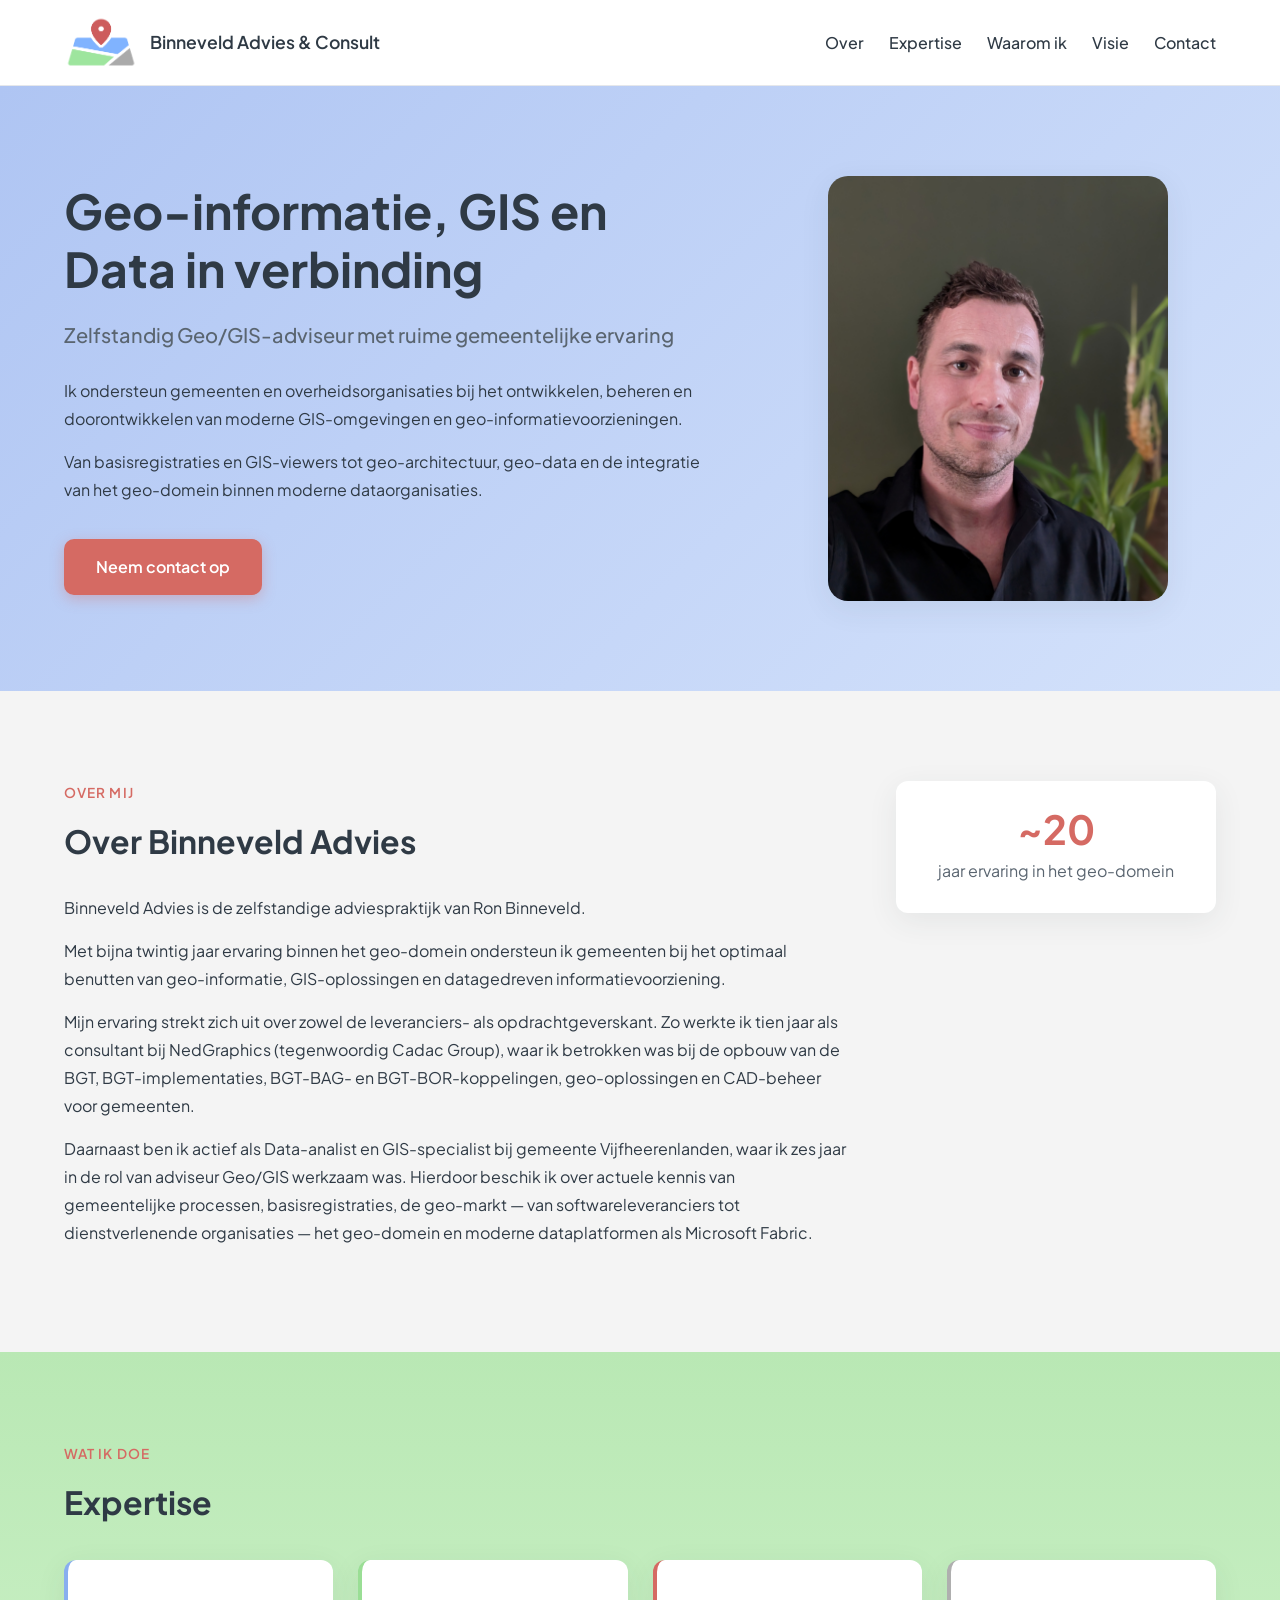
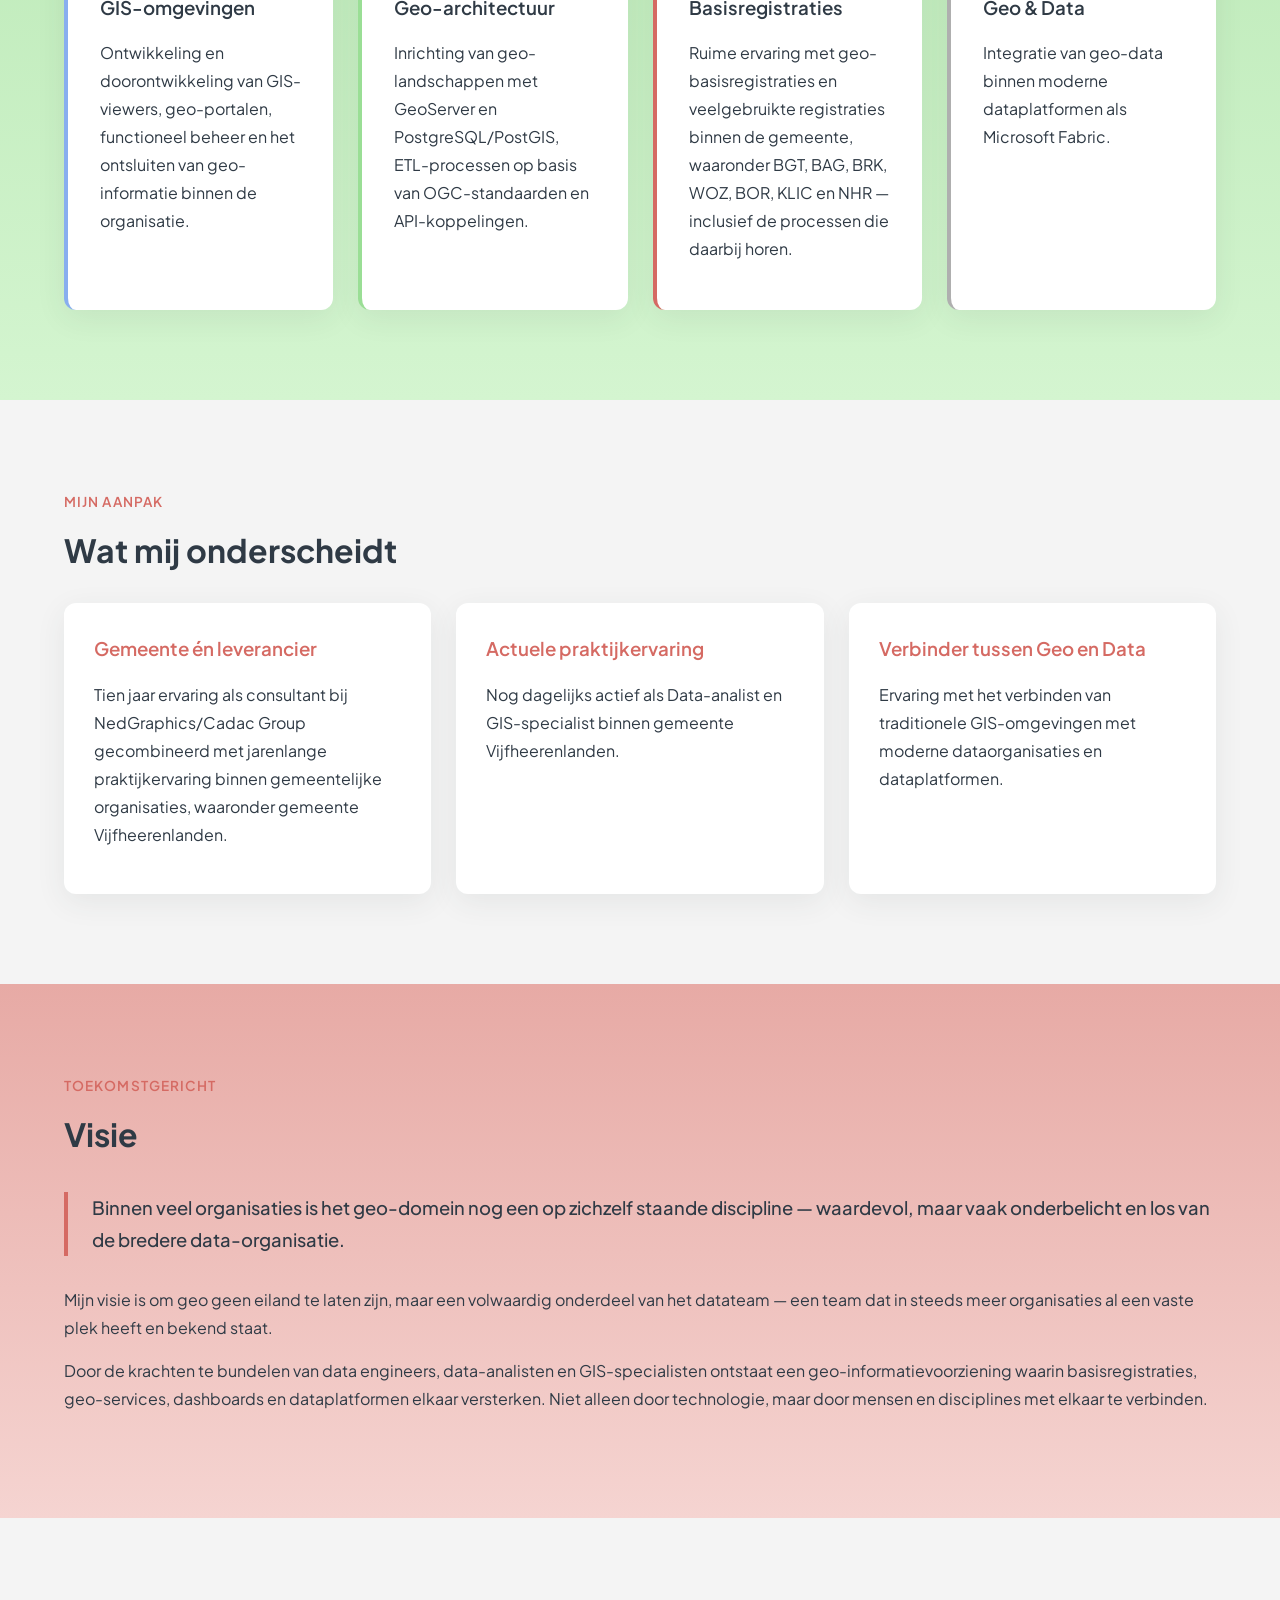
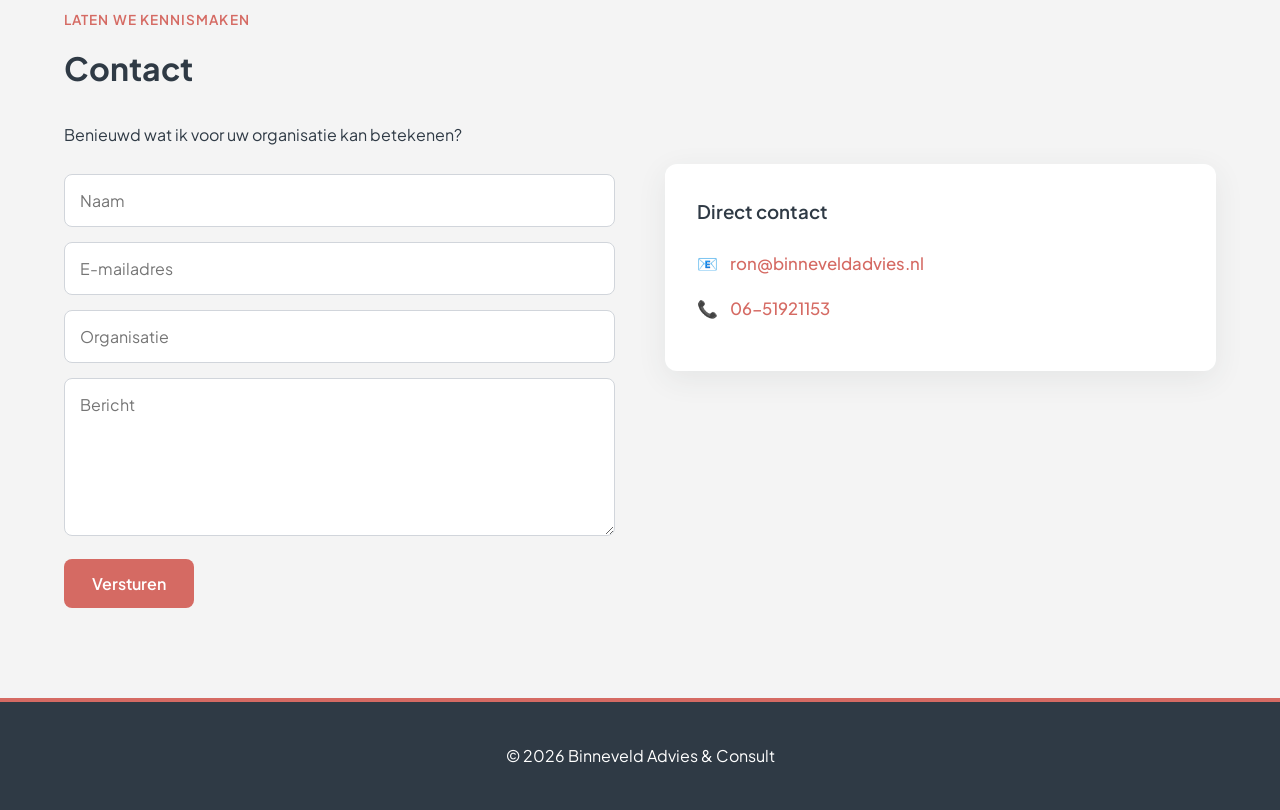
==== index.html @ c0e398cd "Nieuwe versie met formulier" ====
<!DOCTYPE html>
<html lang="nl">
<head>
    <meta charset="UTF-8">
    <meta name="viewport" content="width=device-width, initial-scale=1.0">
    <title>Binneveld Advies & Consult | Geo-informatie, GIS en Data</title>
    <meta name="description" content="Zelfstandig Geo/GIS-adviseur. Ron Binneveld ondersteunt gemeenten bij GIS, basisregistraties, geo-architectuur en geo-data.">

    <link rel="preconnect" href="https://fonts.googleapis.com">
    <link rel="preconnect" href="https://fonts.gstatic.com" crossorigin>
    <link href="https://fonts.googleapis.com/css2?family=Plus+Jakarta+Sans:wght@400;500;600;700&display=swap" rel="stylesheet">

    <style>
        :root {
            --blue: #afc5f3;
            --green: #b9e8b4;
            --red: #e7aaa5;
            --grey: #d8d8d8;

            --blue-accent: #88AEEF;
            --green-accent: #9ADE95;
            --red-accent: #D56A63;
            --grey-accent: #AFAFAF;

            --text: #2F3A45;
            --text-muted: #5a6570;
            --footer: #2F3A45;
            --white: #ffffff;

            --radius: 12px;
            --shadow: 0 8px 30px rgba(47, 58, 69, 0.08);
        }

        * {
            margin: 0;
            padding: 0;
            box-sizing: border-box;
        }

        html {
            scroll-behavior: smooth;
        }

        body {
            font-family: "Plus Jakarta Sans", "Segoe UI", Arial, sans-serif;
            color: var(--text);
            line-height: 1.75;
            background: white;
        }

        .container {
            width: 90%;
            max-width: 1200px;
            margin: auto;
        }

        section,
        header {
            padding: 90px 0;
        }

        h1 {
            font-size: clamp(2rem, 5vw, 3rem);
            line-height: 1.2;
            margin-bottom: 20px;
            font-weight: 700;
        }

        h2 {
            font-size: clamp(1.6rem, 3vw, 2rem);
            margin-bottom: 25px;
            font-weight: 700;
        }

        h3 {
            margin-bottom: 15px;
            font-weight: 600;
        }

        p {
            margin-bottom: 15px;
        }

        a {
            text-decoration: none;
        }

        .section-label {
            font-size: 0.85rem;
            font-weight: 600;
            text-transform: uppercase;
            letter-spacing: 0.08em;
            color: var(--red-accent);
            margin-bottom: 8px;
        }

        nav {
            position: sticky;
            top: 0;
            z-index: 1000;
            background: rgba(255, 255, 255, 0.95);
            backdrop-filter: blur(8px);
            border-bottom: 1px solid #e5e7eb;
        }

        .nav-wrapper {
            display: flex;
            justify-content: space-between;
            align-items: center;
            padding: 15px 0;
        }

        .logo {
            display: flex;
            align-items: center;
            gap: 12px;
        }

        .logo img {
            height: 55px;
            width: auto;
        }

        .logo span {
            font-size: 1.1rem;
            font-weight: 600;
        }

        .nav-links {
            display: flex;
            gap: 25px;
        }

        .nav-links a {
            color: var(--text);
            font-weight: 500;
            transition: color 0.2s;
        }

        .nav-links a:hover {
            color: var(--red-accent);
        }

        .menu-toggle {
            display: none;
            background: none;
            border: none;
            font-size: 1.5rem;
            cursor: pointer;
            color: var(--text);
            padding: 4px 8px;
        }

        header {
            background: linear-gradient(135deg, var(--blue) 0%, #d4e2fb 100%);
        }

        .hero {
            display: grid;
            grid-template-columns: 1.2fr 0.8fr;
            gap: 60px;
            align-items: center;
        }

        .subtitle {
            font-size: 1.25rem;
            margin-bottom: 25px;
            color: var(--text-muted);
            font-weight: 500;
        }

        .hero-photo {
            display: flex;
            justify-content: center;
        }

        .hero-photo img {
            width: 100%;
            max-width: 340px;
            border-radius: 20px;
            box-shadow: var(--shadow);
            object-fit: cover;
            aspect-ratio: 4/5;
        }

        .btn {
            display: inline-block;
            background: var(--red-accent);
            color: white;
            padding: 14px 32px;
            border-radius: 10px;
            font-weight: 600;
            margin-top: 20px;
            transition: transform 0.2s, box-shadow 0.2s;
            box-shadow: 0 4px 14px rgba(213, 106, 99, 0.35);
        }

        .btn:hover {
            transform: translateY(-2px);
            box-shadow: 0 6px 20px rgba(213, 106, 99, 0.45);
        }

        .bg-grey {
            background: #f4f4f4;
        }

        .bg-green {
            background: linear-gradient(180deg, var(--green) 0%, #d4f5d0 100%);
        }

        .bg-red {
            background: linear-gradient(180deg, var(--red) 0%, #f5d4d1 100%);
        }

        .about-grid {
            display: grid;
            grid-template-columns: 1fr 320px;
            gap: 50px;
            align-items: start;
        }

        .about-highlight {
            background: white;
            padding: 28px;
            border-radius: var(--radius);
            box-shadow: var(--shadow);
            text-align: center;
        }

        .about-highlight .stat {
            font-size: 2.5rem;
            font-weight: 700;
            color: var(--red-accent);
            line-height: 1;
            margin-bottom: 8px;
        }

        .about-highlight p {
            margin-bottom: 0;
            color: var(--text-muted);
        }

        .cards {
            display: grid;
            grid-template-columns: repeat(auto-fit, minmax(260px, 1fr));
            gap: 25px;
            margin-top: 30px;
        }

        .card {
            background: white;
            padding: 32px;
            border-radius: var(--radius);
            box-shadow: var(--shadow);
            transition: transform 0.25s ease, box-shadow 0.25s ease;
            border-left: 4px solid var(--blue-accent);
        }

        .card:hover {
            transform: translateY(-4px);
            box-shadow: 0 12px 40px rgba(47, 58, 69, 0.12);
        }

        .card-green {
            border-left-color: var(--green-accent);
        }

        .card-red {
            border-left-color: var(--red-accent);
        }

        .card-grey {
            border-left-color: var(--grey-accent);
        }

        .usp-grid {
            display: grid;
            grid-template-columns: repeat(auto-fit, minmax(280px, 1fr));
            gap: 25px;
        }

        .usp {
            background: white;
            border-radius: var(--radius);
            padding: 30px;
            box-shadow: var(--shadow);
            transition: transform 0.25s ease;
        }

        .usp:hover {
            transform: translateY(-3px);
        }

        .usp h3 {
            color: var(--red-accent);
        }

        .visie-quote {
            font-size: 1.15rem;
            font-weight: 500;
            border-left: 4px solid var(--red-accent);
            padding-left: 24px;
            margin: 30px 0;
        }

        .contact-grid {
            display: grid;
            grid-template-columns: 1fr 1fr;
            gap: 50px;
            align-items: start;
        }

        form {
            margin-top: 10px;
        }

        input,
        textarea {
            width: 100%;
            padding: 15px;
            margin-bottom: 15px;
            border: 1px solid #d1d5db;
            border-radius: 8px;
            font-size: 1rem;
            font-family: inherit;
            transition: border-color 0.2s, box-shadow 0.2s;
        }

        input:focus,
        textarea:focus {
            outline: none;
            border-color: var(--blue-accent);
            box-shadow: 0 0 0 3px rgba(136, 174, 239, 0.25);
        }

        button[type="submit"] {
            background: var(--red-accent);
            color: white;
            border: none;
            border-radius: 8px;
            padding: 14px 28px;
            cursor: pointer;
            font-size: 1rem;
            font-weight: 600;
            font-family: inherit;
            transition: transform 0.2s, opacity 0.2s;
        }

        button[type="submit"]:hover {
            transform: translateY(-2px);
            opacity: 0.95;
        }

        .contact-details {
            background: white;
            padding: 32px;
            border-radius: var(--radius);
            box-shadow: var(--shadow);
        }

        .contact-details h3 {
            margin-bottom: 20px;
        }

        .contact-item {
            display: flex;
            align-items: center;
            gap: 12px;
            margin-bottom: 16px;
            font-size: 1.05rem;
        }

        .contact-item a {
            color: var(--red-accent);
            font-weight: 500;
        }

        .contact-item a:hover {
            text-decoration: underline;
        }

        footer {
            background: var(--footer);
            color: white;
            text-align: center;
            padding: 40px;
            border-top: 4px solid var(--red-accent);
        }

        @media (max-width: 900px) {
            section,
            header {
                padding: 60px 0;
            }

            .hero,
            .about-grid,
            .contact-grid {
                grid-template-columns: 1fr;
            }

            .hero-photo {
                order: -1;
            }

            .hero-photo img {
                max-width: 280px;
            }

            .nav-links {
                display: none;
                position: absolute;
                top: 100%;
                left: 0;
                right: 0;
                background: white;
                flex-direction: column;
                padding: 20px;
                gap: 16px;
                border-bottom: 1px solid #e5e7eb;
                box-shadow: 0 4px 12px rgba(0, 0, 0, 0.08);
            }

            .nav-links.open {
                display: flex;
            }

            .menu-toggle {
                display: block;
            }

            nav .container {
                position: relative;
            }
        }
    </style>
</head>
<body>

<nav>
    <div class="container nav-wrapper">
        <div class="logo">
            <img src="images/logo.png" alt="Binneveld Advies logo">
            <span>Binneveld Advies & Consult</span>
        </div>

        <button class="menu-toggle" aria-label="Menu openen" onclick="document.querySelector('.nav-links').classList.toggle('open')">
            ☰
        </button>

        <div class="nav-links">
            <a href="#over">Over</a>
            <a href="#expertise">Expertise</a>
            <a href="#onderscheid">Waarom ik</a>
            <a href="#visie">Visie</a>
            <a href="#contact">Contact</a>
        </div>
    </div>
</nav>

<header>
    <div class="container hero">
        <div>
            <h1>Geo-informatie, GIS en Data in verbinding</h1>

            <p class="subtitle">
                Zelfstandig Geo/GIS-adviseur met ruime gemeentelijke ervaring
            </p>

            <p>
                Ik ondersteun gemeenten en overheidsorganisaties bij het ontwikkelen,
                beheren en doorontwikkelen van moderne GIS-omgevingen en
                geo-informatievoorzieningen.
            </p>

            <p>
                Van basisregistraties en GIS-viewers tot geo-architectuur,
                geo-data en de integratie van het geo-domein binnen moderne
                dataorganisaties.
            </p>

            <a href="#contact" class="btn">Neem contact op</a>
        </div>

        <div class="hero-photo">
            <img src="images/ron-binneveld.jpg" alt="Ron Binneveld — Geo/GIS-adviseur">
        </div>
    </div>
</header>

<section id="over" class="bg-grey">
    <div class="container about-grid">
        <div>
            <p class="section-label">Over mij</p>
            <h2>Over Binneveld Advies</h2>

            <p>
                Binneveld Advies is de zelfstandige adviespraktijk van Ron Binneveld.
            </p>

            <p>
                Met bijna twintig jaar ervaring binnen het geo-domein ondersteun ik
                gemeenten bij het optimaal benutten van geo-informatie, GIS-oplossingen
                en datagedreven informatievoorziening.
            </p>

            <p>
                Mijn ervaring strekt zich uit over zowel de leveranciers- als
                opdrachtgeverskant. Zo werkte ik tien jaar als consultant bij
                NedGraphics (tegenwoordig Cadac Group), waar ik betrokken was bij de opbouw
                van de BGT, BGT-implementaties, BGT-BAG- en BGT-BOR-koppelingen,
                geo-oplossingen en CAD-beheer voor gemeenten.
            </p>

            <p>
                Daarnaast ben ik actief als Data-analist en GIS-specialist bij
                gemeente Vijfheerenlanden, waar ik zes jaar in de rol van adviseur Geo/GIS
                werkzaam was. Hierdoor beschik ik over actuele kennis van gemeentelijke
                processen, basisregistraties, de geo-markt — van softwareleveranciers tot
                dienstverlenende organisaties — het geo-domein en moderne dataplatformen
                als Microsoft Fabric.
            </p>
        </div>

        <aside class="about-highlight">
            <div class="stat">~20</div>
            <p>jaar ervaring in het geo-domein</p>
        </aside>
    </div>
</section>

<section id="expertise" class="bg-green">
    <div class="container">
        <p class="section-label">Wat ik doe</p>
        <h2>Expertise</h2>

        <div class="cards">
            <div class="card card-blue">
                <h3>GIS-omgevingen</h3>
                <p>
                    Ontwikkeling en doorontwikkeling van GIS-viewers,
                    geo-portalen, functioneel beheer en het ontsluiten van
                    geo-informatie binnen de organisatie.
                </p>
            </div>

            <div class="card card-green">
                <h3>Geo-architectuur</h3>
                <p>
                    Inrichting van geo-landschappen met GeoServer en
                    PostgreSQL/PostGIS, ETL-processen op basis van
                    OGC-standaarden en API-koppelingen.
                </p>
            </div>

            <div class="card card-red">
                <h3>Basisregistraties</h3>
                <p>
                    Ruime ervaring met geo-basisregistraties en veelgebruikte
                    registraties binnen de gemeente, waaronder BGT, BAG, BRK,
                    WOZ, BOR, KLIC en NHR — inclusief de processen die daarbij horen.
                </p>
            </div>

            <div class="card card-grey">
                <h3>Geo &amp; Data</h3>
                <p>
                    Integratie van geo-data binnen moderne dataplatformen
                    als Microsoft Fabric.
                </p>
            </div>
        </div>
    </div>
</section>

<section id="onderscheid" class="bg-grey">
    <div class="container">
        <p class="section-label">Mijn aanpak</p>
        <h2>Wat mij onderscheidt</h2>

        <div class="usp-grid">
            <div class="usp">
                <h3>Gemeente én leverancier</h3>
                <p>
                    Tien jaar ervaring als consultant bij NedGraphics/Cadac Group
                    gecombineerd met jarenlange praktijkervaring binnen
                    gemeentelijke organisaties, waaronder gemeente Vijfheerenlanden.
                </p>
            </div>

            <div class="usp">
                <h3>Actuele praktijkervaring</h3>
                <p>
                    Nog dagelijks actief als Data-analist en GIS-specialist
                    binnen gemeente Vijfheerenlanden.
                </p>
            </div>

            <div class="usp">
                <h3>Verbinder tussen Geo en Data</h3>
                <p>
                    Ervaring met het verbinden van traditionele GIS-omgevingen
                    met moderne dataorganisaties en dataplatformen.
                </p>
            </div>
        </div>
    </div>
</section>

<section id="visie" class="bg-red">
    <div class="container">
        <p class="section-label">Toekomstgericht</p>
        <h2>Visie</h2>

        <p class="visie-quote">
            Binnen veel organisaties is het geo-domein nog een op zichzelf staande
            discipline — waardevol, maar vaak onderbelicht en los van de bredere
            data-organisatie.
        </p>

        <p>
            Mijn visie is om geo geen eiland te laten zijn, maar een volwaardig
            onderdeel van het datateam — een team dat in steeds meer organisaties
            al een vaste plek heeft en bekend staat.
        </p>

        <p>
            Door de krachten te bundelen van data engineers, data-analisten en
            GIS-specialisten ontstaat een geo-informatievoorziening waarin
            basisregistraties, geo-services, dashboards en dataplatformen
            elkaar versterken. Niet alleen door technologie, maar door mensen
            en disciplines met elkaar te verbinden.
        </p>
    </div>
</section>

<section id="contact" class="bg-grey">
    <div class="container">
        <p class="section-label">Laten we kennismaken</p>
        <h2>Contact</h2>

        <p>Benieuwd wat ik voor uw organisatie kan betekenen?</p>

        <div class="contact-grid">
			<form action="https://formspree.io/f/mykrrdwq" method="POST">

				<input
					type="text"
					name="naam"
					placeholder="Naam"
					required>

				<input
					type="email"
					name="email"
					placeholder="E-mailadres"
					required>

				<input
					type="text"
					name="organisatie"
					placeholder="Organisatie">

				<textarea
					name="bericht"
					rows="6"
					placeholder="Bericht"
					required></textarea>

				<input
					type="hidden"
					name="_subject"
					value="Nieuw bericht via binnenveldadvies.nl">

				<input
					type="hidden"
					name="_next"
					value="https://binneveldadvies.nl/bedankt.html">

				<button type="submit">
					Versturen
				</button>

			</form>

            <div class="contact-details">
                <h3>Direct contact</h3>

                <div class="contact-item">
                    <span>📧</span>
                    <a href="mailto:ron@binneveldadvies.nl">ron@binneveldadvies.nl</a>
                </div>

                <div class="contact-item">
                    <span>📞</span>
                    <a href="tel:+31651921153">06-51921153</a>
                </div>
            </div>
        </div>
    </div>
</section>

<footer>
    © 2026 Binneveld Advies & Consult
</footer>

</body>
</html>
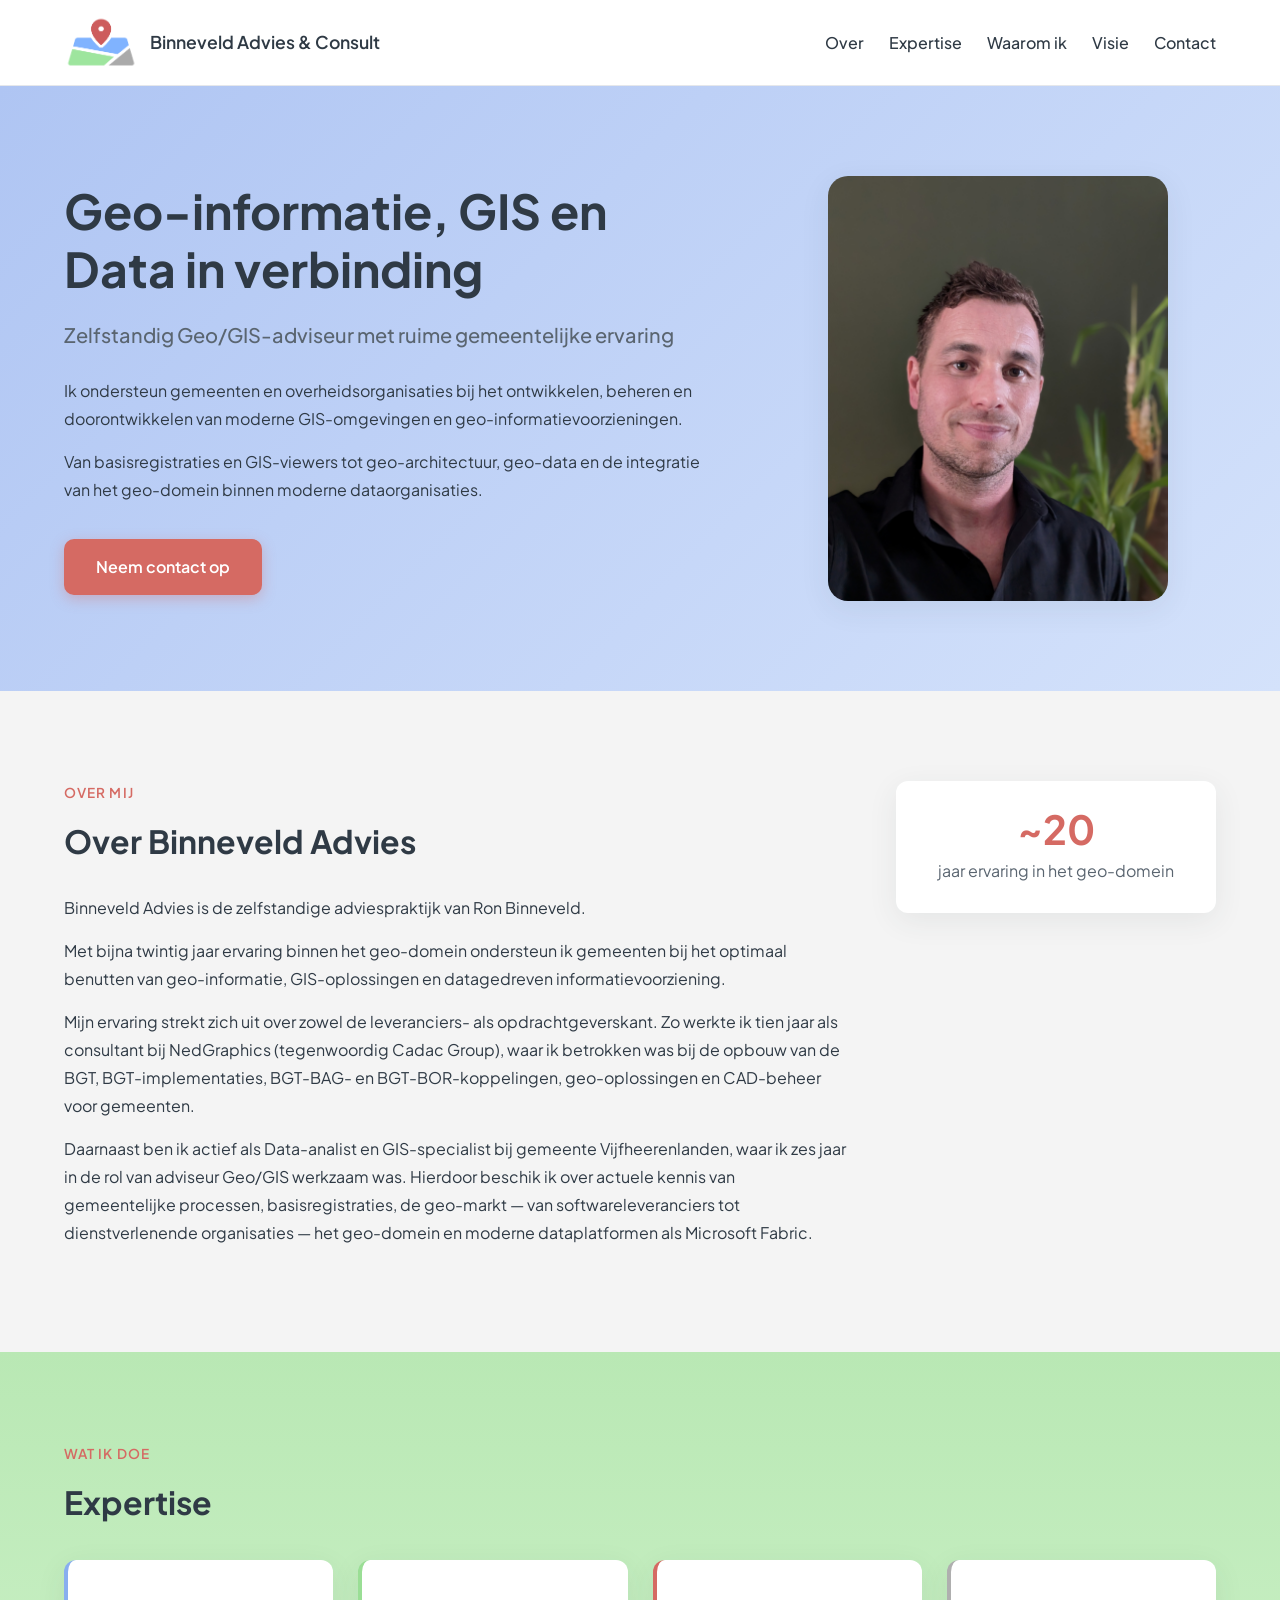
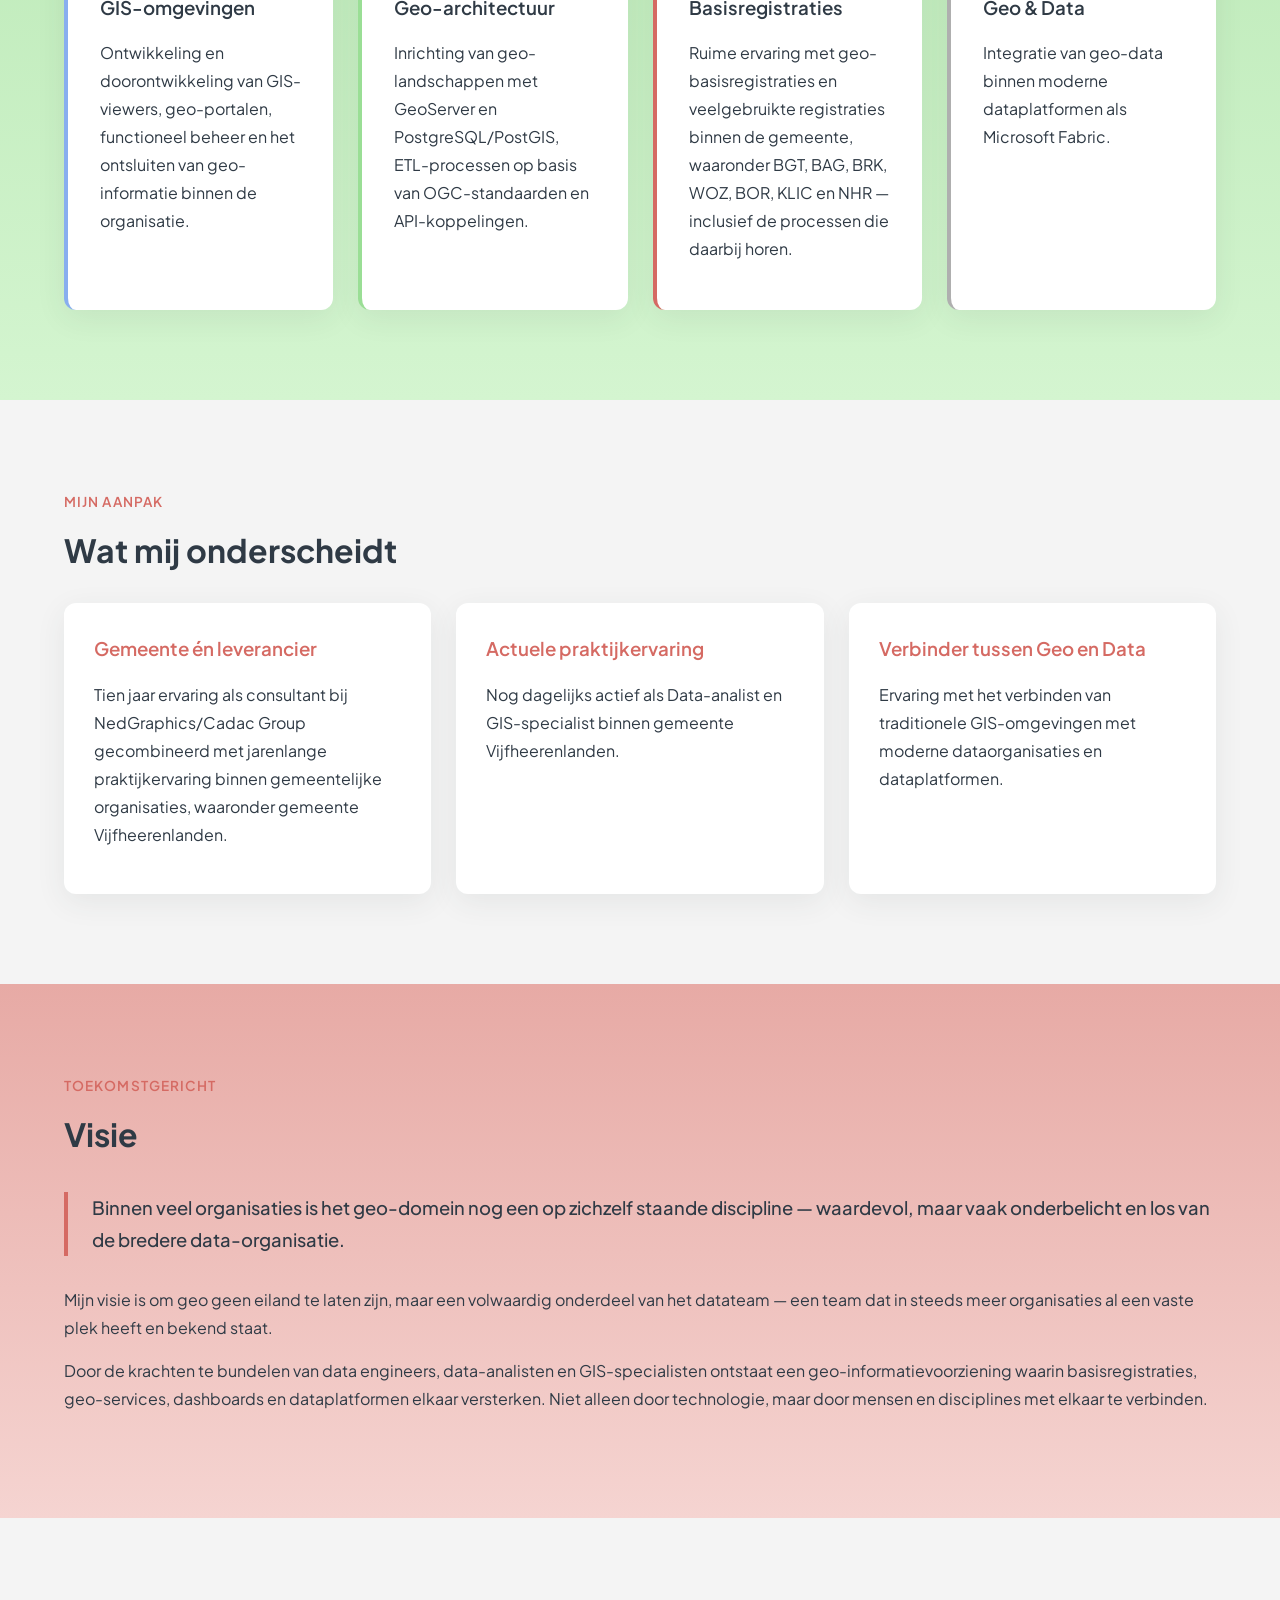
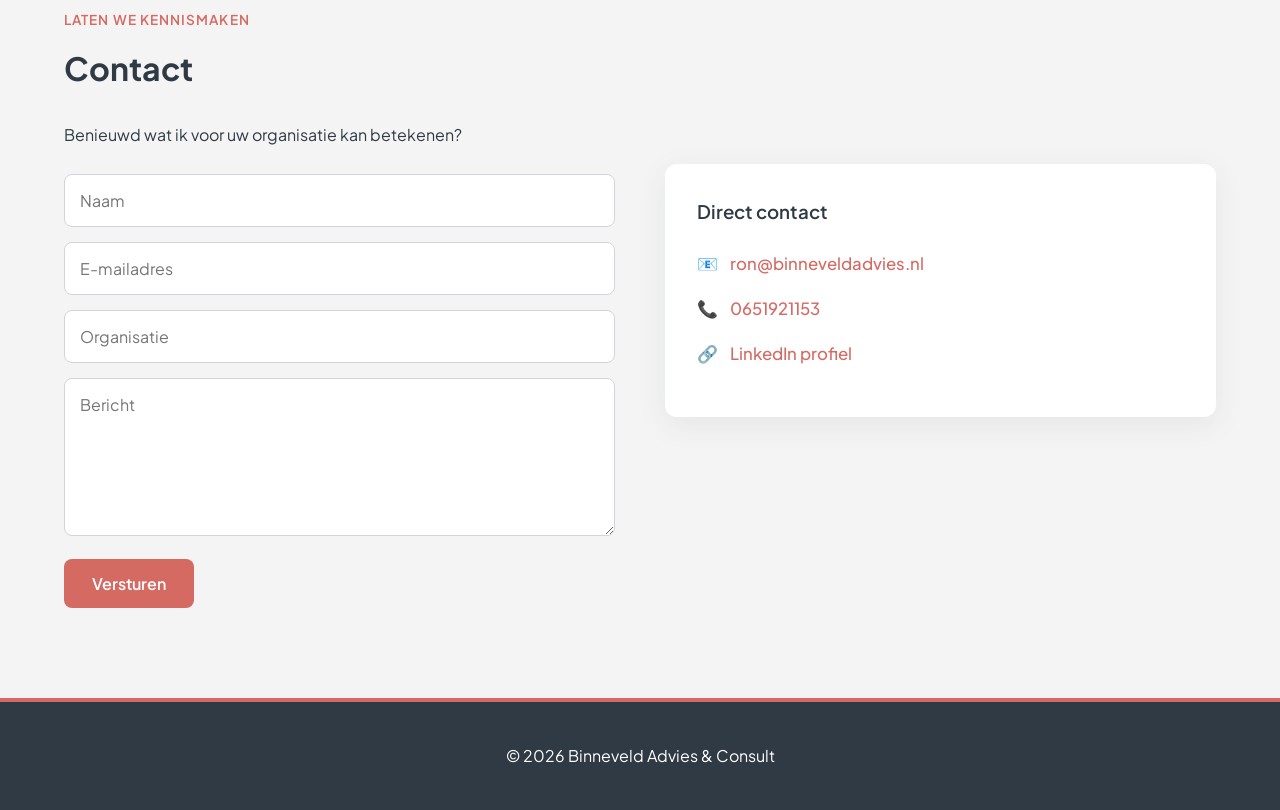
==== commit 30b48824: "Aanpassing vanwege bot controle cloudflare" ====
--- a/index.html
+++ b/index.html
@@ -6,10 +6,12 @@
     <title>Binneveld Advies & Consult | Geo-informatie, GIS en Data</title>
     <meta name="description" content="Zelfstandig Geo/GIS-adviseur. Ron Binneveld ondersteunt gemeenten bij GIS, basisregistraties, geo-architectuur en geo-data.">
 
-    <link rel="preconnect" href="https://fonts.googleapis.com">
-    <link rel="preconnect" href="https://fonts.gstatic.com" crossorigin>
-    <link href="https://fonts.googleapis.com/css2?family=Plus+Jakarta+Sans:wght@400;500;600;700&display=swap" rel="stylesheet">
-
+	<link rel="preconnect" href="https://fonts.googleapis.com">
+	<link rel="preconnect" href="https://fonts.gstatic.com" crossorigin>
+	<link href="https://fonts.googleapis.com/css2?family=Plus+Jakarta+Sans:wght@400;500;600;700&display=swap" rel="stylesheet">
+
+	<script src="https://challenges.cloudflare.com/turnstile/v0/api.js" async defer></script>
+	
     <style>
         :root {
             --blue: #afc5f3;
@@ -332,7 +334,7 @@
             border-color: var(--blue-accent);
             box-shadow: 0 0 0 3px rgba(136, 174, 239, 0.25);
         }
-
+		
         button[type="submit"] {
             background: var(--red-accent);
             color: white;
@@ -677,25 +679,39 @@
 					name="_next"
 					value="https://binneveldadvies.nl/bedankt.html">
 
+				<div class="cf-turnstile"
+					data-sitekey="0x4AAAAAAEFMefV3ejDiGlE-">
+				</div>
+
 				<button type="submit">
 					Versturen
 				</button>
 
 			</form>
 
-            <div class="contact-details">
-                <h3>Direct contact</h3>
-
-                <div class="contact-item">
-                    <span>📧</span>
-                    <a href="mailto:ron@binneveldadvies.nl">ron@binneveldadvies.nl</a>
-                </div>
-
-                <div class="contact-item">
-                    <span>📞</span>
-                    <a href="tel:+31651921153">06-51921153</a>
-                </div>
-            </div>
+			<div class="contact-details">
+				<h3>Direct contact</h3>
+
+				<div class="contact-item">
+					<span>📧</span>
+					<a href="mailto:ron@binneveldadvies.nl">ron@binneveldadvies.nl</a>
+				</div>
+
+				<div class="contact-item">
+					<span>📞</span>
+					<a href="tel:+31651921153">0651921153</a>
+				</div>
+
+				<div class="contact-item">
+					<span>🔗</span>
+					<a href="https://www.linkedin.com/in/ron-binneveld-8221a3b7/"
+					   target="_blank"
+					   rel="noopener noreferrer">
+						LinkedIn profiel
+					</a>
+				</div>
+
+			</div>
         </div>
     </div>
 </section>
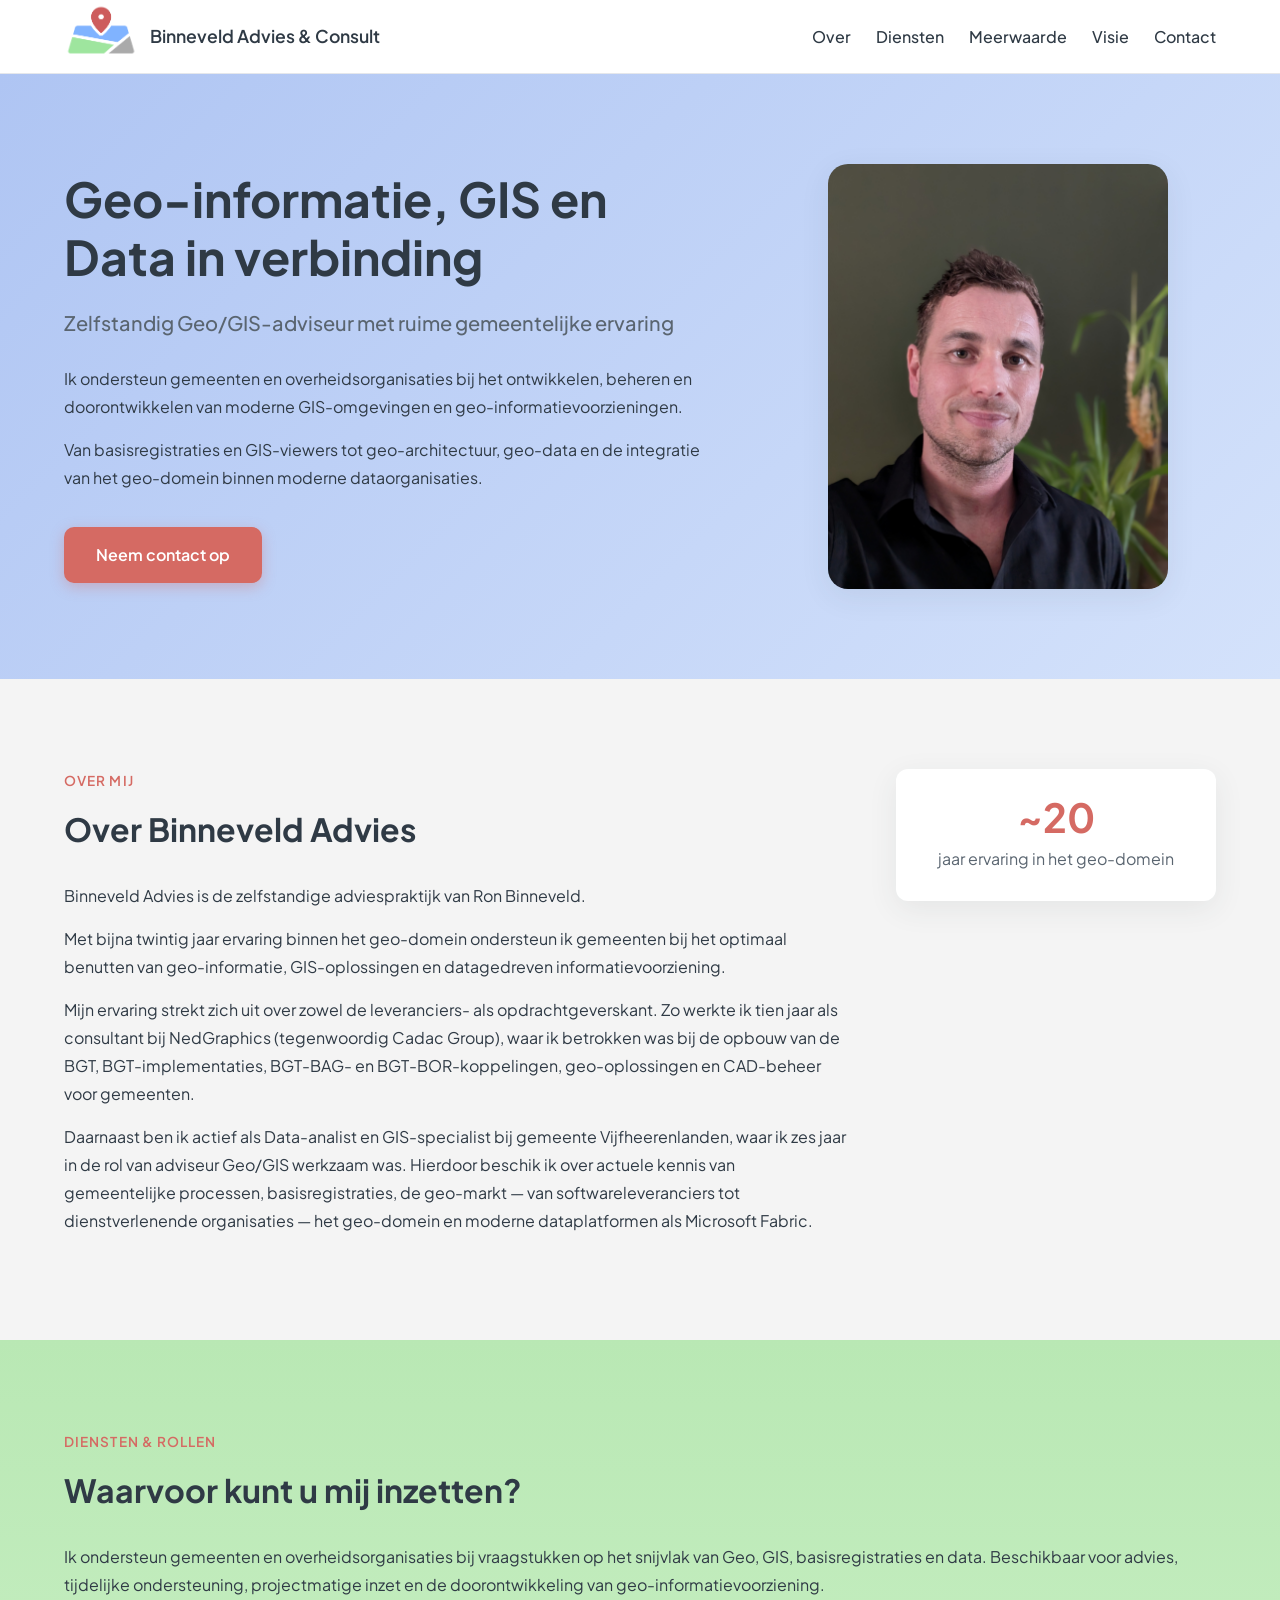
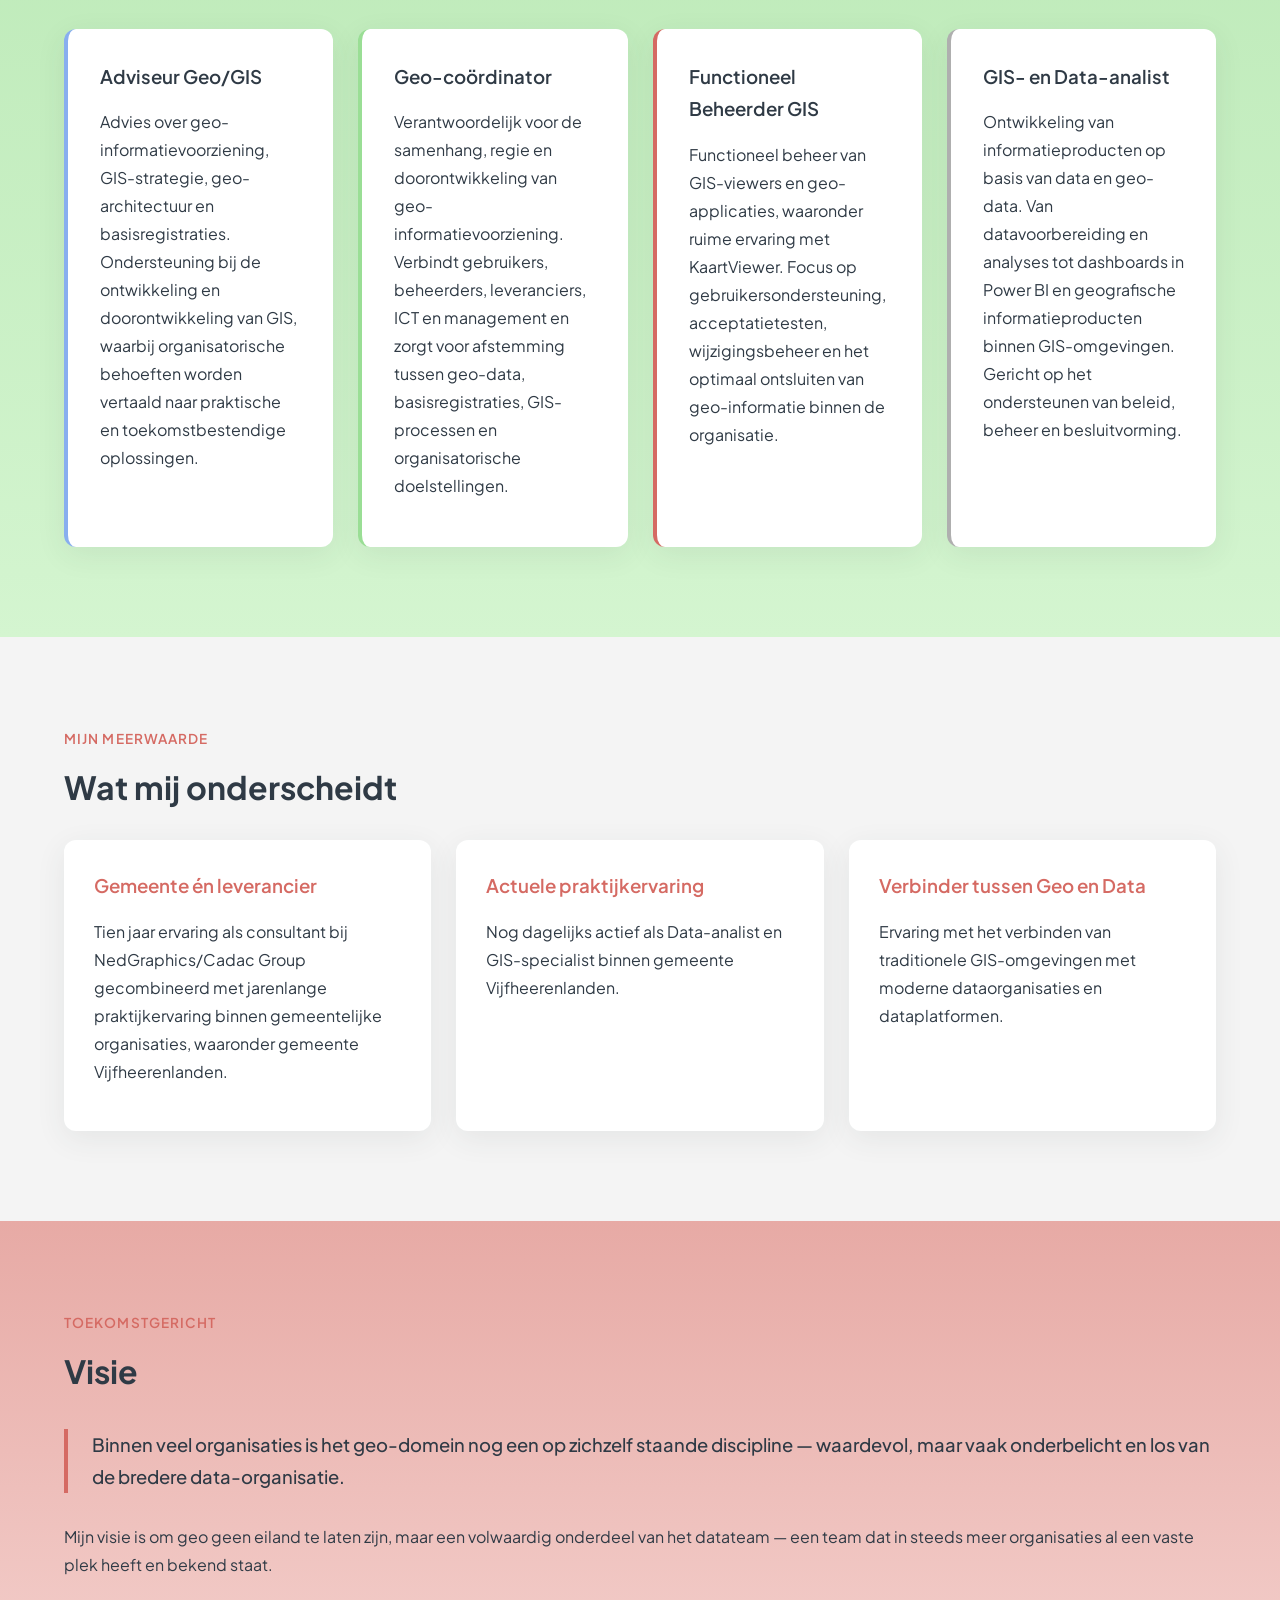
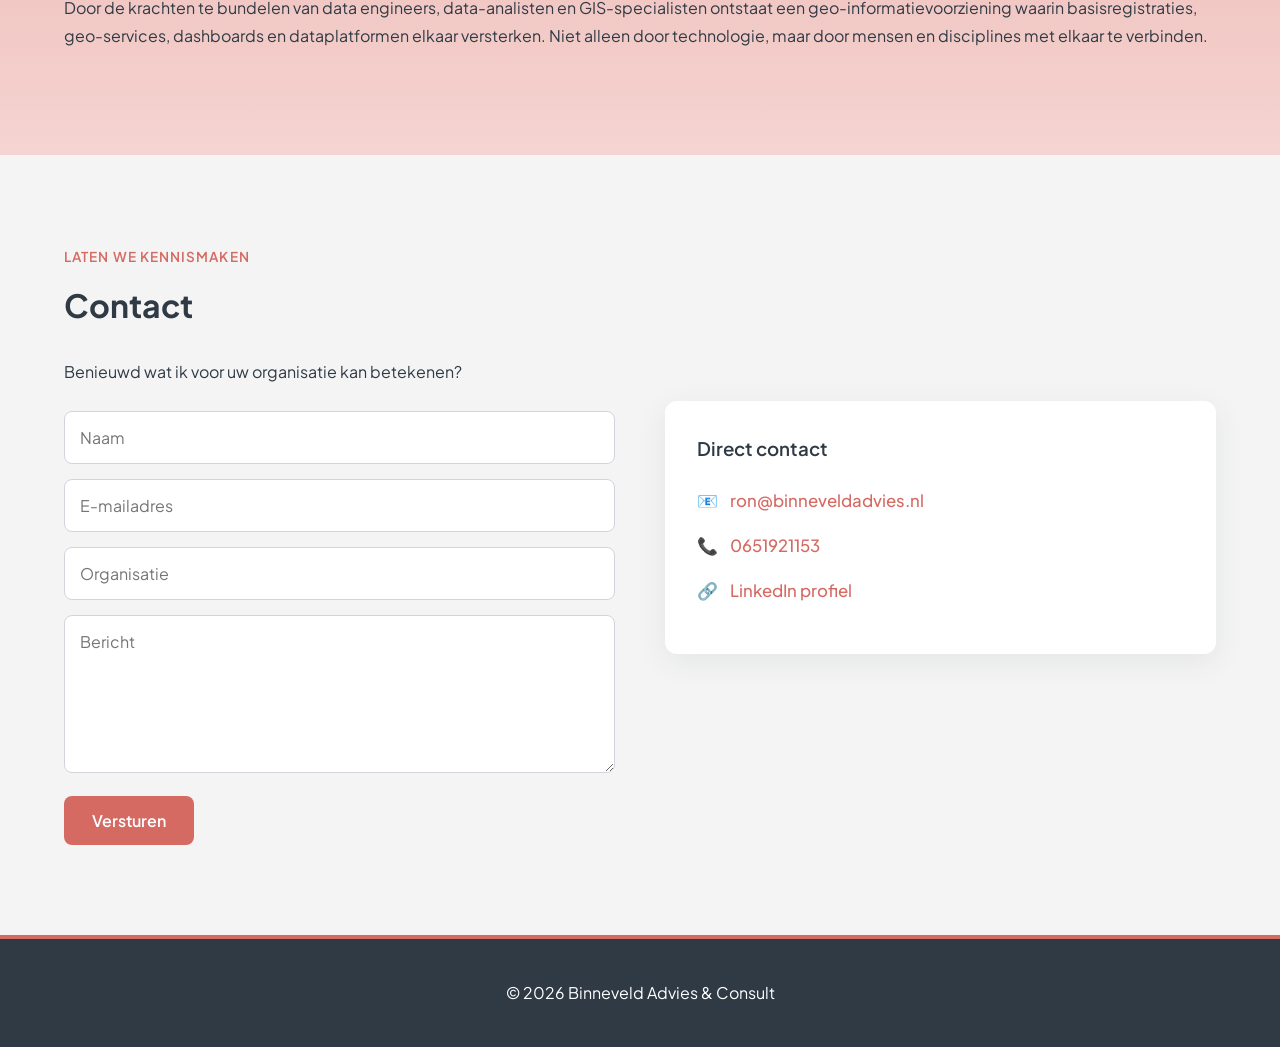
==== commit 794e954b: "Aanpassingen texten visuals verwijderd icoontje omhoog" ====
--- a/index.html
+++ b/index.html
@@ -6,12 +6,10 @@
     <title>Binneveld Advies & Consult | Geo-informatie, GIS en Data</title>
     <meta name="description" content="Zelfstandig Geo/GIS-adviseur. Ron Binneveld ondersteunt gemeenten bij GIS, basisregistraties, geo-architectuur en geo-data.">
 
-	<link rel="preconnect" href="https://fonts.googleapis.com">
-	<link rel="preconnect" href="https://fonts.gstatic.com" crossorigin>
-	<link href="https://fonts.googleapis.com/css2?family=Plus+Jakarta+Sans:wght@400;500;600;700&display=swap" rel="stylesheet">
-
-	<script src="https://challenges.cloudflare.com/turnstile/v0/api.js" async defer></script>
-	
+    <link rel="preconnect" href="https://fonts.googleapis.com">
+    <link rel="preconnect" href="https://fonts.gstatic.com" crossorigin>
+    <link href="https://fonts.googleapis.com/css2?family=Plus+Jakarta+Sans:wght@400;500;600;700&display=swap" rel="stylesheet">
+
     <style>
         :root {
             --blue: #afc5f3;
@@ -112,21 +110,22 @@
             padding: 15px 0;
         }
 
-        .logo {
-            display: flex;
-            align-items: center;
-            gap: 12px;
-        }
-
-        .logo img {
-            height: 55px;
-            width: auto;
-        }
-
-        .logo span {
-            font-size: 1.1rem;
-            font-weight: 600;
-        }
+		.logo {
+			display: flex;
+			align-items: center;
+			gap: 12px;
+		}
+
+		.logo img {
+			height: 55px;
+			width: auto;
+			margin-top: -12px;
+		}
+
+		.logo span {
+			font-size: 1.1rem;
+			font-weight: 600;
+		}
 
         .nav-links {
             display: flex;
@@ -249,19 +248,13 @@
             margin-top: 30px;
         }
 
-        .card {
-            background: white;
-            padding: 32px;
-            border-radius: var(--radius);
-            box-shadow: var(--shadow);
-            transition: transform 0.25s ease, box-shadow 0.25s ease;
-            border-left: 4px solid var(--blue-accent);
-        }
-
-        .card:hover {
-            transform: translateY(-4px);
-            box-shadow: 0 12px 40px rgba(47, 58, 69, 0.12);
-        }
+		.card {
+			background: white;
+			padding: 32px;
+			border-radius: var(--radius);
+			box-shadow: var(--shadow);
+			border-left: 4px solid var(--blue-accent);
+		}
 
         .card-green {
             border-left-color: var(--green-accent);
@@ -287,10 +280,6 @@
             padding: 30px;
             box-shadow: var(--shadow);
             transition: transform 0.25s ease;
-        }
-
-        .usp:hover {
-            transform: translateY(-3px);
         }
 
         .usp h3 {
@@ -334,7 +323,7 @@
             border-color: var(--blue-accent);
             box-shadow: 0 0 0 3px rgba(136, 174, 239, 0.25);
         }
-		
+
         button[type="submit"] {
             background: var(--red-accent);
             color: white;
@@ -452,8 +441,8 @@
 
         <div class="nav-links">
             <a href="#over">Over</a>
-            <a href="#expertise">Expertise</a>
-            <a href="#onderscheid">Waarom ik</a>
+            <a href="#diensten">Diensten</a>
+            <a href="#onderscheid">Meerwaarde</a>
             <a href="#visie">Visie</a>
             <a href="#contact">Contact</a>
         </div>
@@ -531,53 +520,90 @@
     </div>
 </section>
 
-<section id="expertise" class="bg-green">
+<section id="diensten" class="bg-green">
+
     <div class="container">
-        <p class="section-label">Wat ik doe</p>
-        <h2>Expertise</h2>
-
-        <div class="cards">
-            <div class="card card-blue">
-                <h3>GIS-omgevingen</h3>
-                <p>
-                    Ontwikkeling en doorontwikkeling van GIS-viewers,
-                    geo-portalen, functioneel beheer en het ontsluiten van
-                    geo-informatie binnen de organisatie.
-                </p>
-            </div>
-
-            <div class="card card-green">
-                <h3>Geo-architectuur</h3>
-                <p>
-                    Inrichting van geo-landschappen met GeoServer en
-                    PostgreSQL/PostGIS, ETL-processen op basis van
-                    OGC-standaarden en API-koppelingen.
-                </p>
-            </div>
-
-            <div class="card card-red">
-                <h3>Basisregistraties</h3>
-                <p>
-                    Ruime ervaring met geo-basisregistraties en veelgebruikte
-                    registraties binnen de gemeente, waaronder BGT, BAG, BRK,
-                    WOZ, BOR, KLIC en NHR — inclusief de processen die daarbij horen.
-                </p>
-            </div>
-
-            <div class="card card-grey">
-                <h3>Geo &amp; Data</h3>
-                <p>
-                    Integratie van geo-data binnen moderne dataplatformen
-                    als Microsoft Fabric.
-                </p>
-            </div>
-        </div>
+
+        <p class="section-label">
+            Diensten & Rollen
+        </p>
+
+        <h2>Waarvoor kunt u mij inzetten?</h2>
+
+			<p>
+				Ik ondersteun gemeenten en overheidsorganisaties bij vraagstukken op het
+				snijvlak van Geo, GIS, basisregistraties en data. Beschikbaar voor advies,
+				tijdelijke ondersteuning, projectmatige inzet en de doorontwikkeling van
+				geo-informatievoorziening.
+			</p>
+
+		<div class="cards">
+
+			<div class="card card-blue">
+
+				<h3>Adviseur Geo/GIS</h3>
+
+				<p>
+					Advies over geo-informatievoorziening, GIS-strategie,
+					geo-architectuur en basisregistraties. Ondersteuning bij de
+					ontwikkeling en doorontwikkeling van GIS, waarbij
+					organisatorische behoeften worden vertaald naar praktische en
+					toekomstbestendige oplossingen.
+				</p>
+
+			</div>
+
+			<div class="card card-green">
+
+				<h3>Geo-coördinator</h3>
+
+				<p>
+					Verantwoordelijk voor de samenhang, regie en doorontwikkeling
+					van geo-informatievoorziening. Verbindt gebruikers,
+					beheerders, leveranciers, ICT en management en zorgt voor
+					afstemming tussen geo-data, basisregistraties, GIS-processen
+					en organisatorische doelstellingen.
+				</p>
+
+			</div>
+
+			<div class="card card-red">
+
+				<h3>Functioneel Beheerder GIS</h3>
+
+				<p>
+					Functioneel beheer van GIS-viewers en geo-applicaties,
+					waaronder ruime ervaring met KaartViewer. Focus op
+					gebruikersondersteuning, acceptatietesten,
+					wijzigingsbeheer en het optimaal ontsluiten van
+					geo-informatie binnen de organisatie.
+				</p>
+
+			</div>
+
+			<div class="card card-grey">
+
+				<h3>GIS- en Data-analist</h3>
+
+				<p>
+					Ontwikkeling van informatieproducten op basis van data en
+					geo-data. Van datavoorbereiding en analyses tot dashboards
+					in Power BI en geografische informatieproducten binnen
+					GIS-omgevingen. Gericht op het ondersteunen van beleid,
+					beheer en besluitvorming.
+				</p>
+
+			</div>
+
+		</div>
+
     </div>
+
 </section>
 
 <section id="onderscheid" class="bg-grey">
     <div class="container">
-        <p class="section-label">Mijn aanpak</p>
+        <p class="section-label">Mijn meerwaarde</p>
         <h2>Wat mij onderscheidt</h2>
 
         <div class="usp-grid">
@@ -679,10 +705,6 @@
 					name="_next"
 					value="https://binneveldadvies.nl/bedankt.html">
 
-				<div class="cf-turnstile"
-					data-sitekey="0x4AAAAAAEFMefV3ejDiGlE-">
-				</div>
-
 				<button type="submit">
 					Versturen
 				</button>
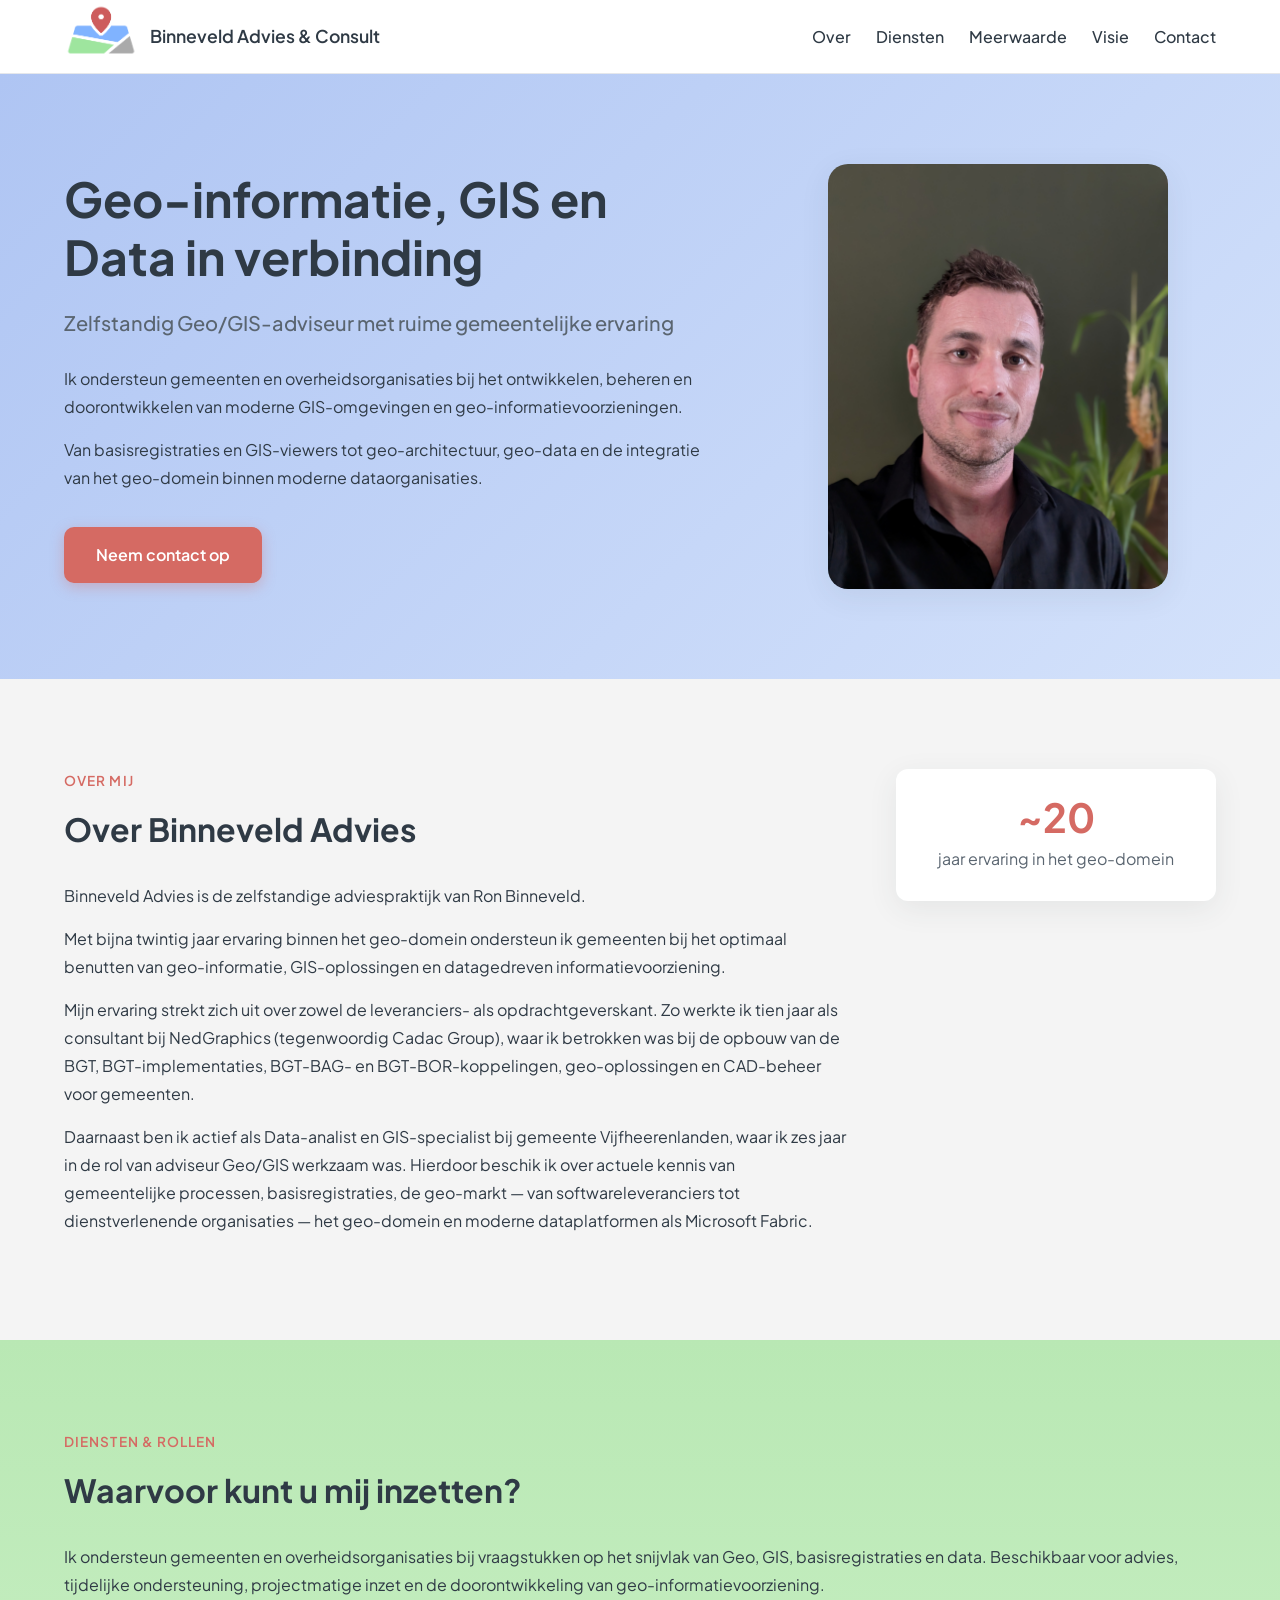
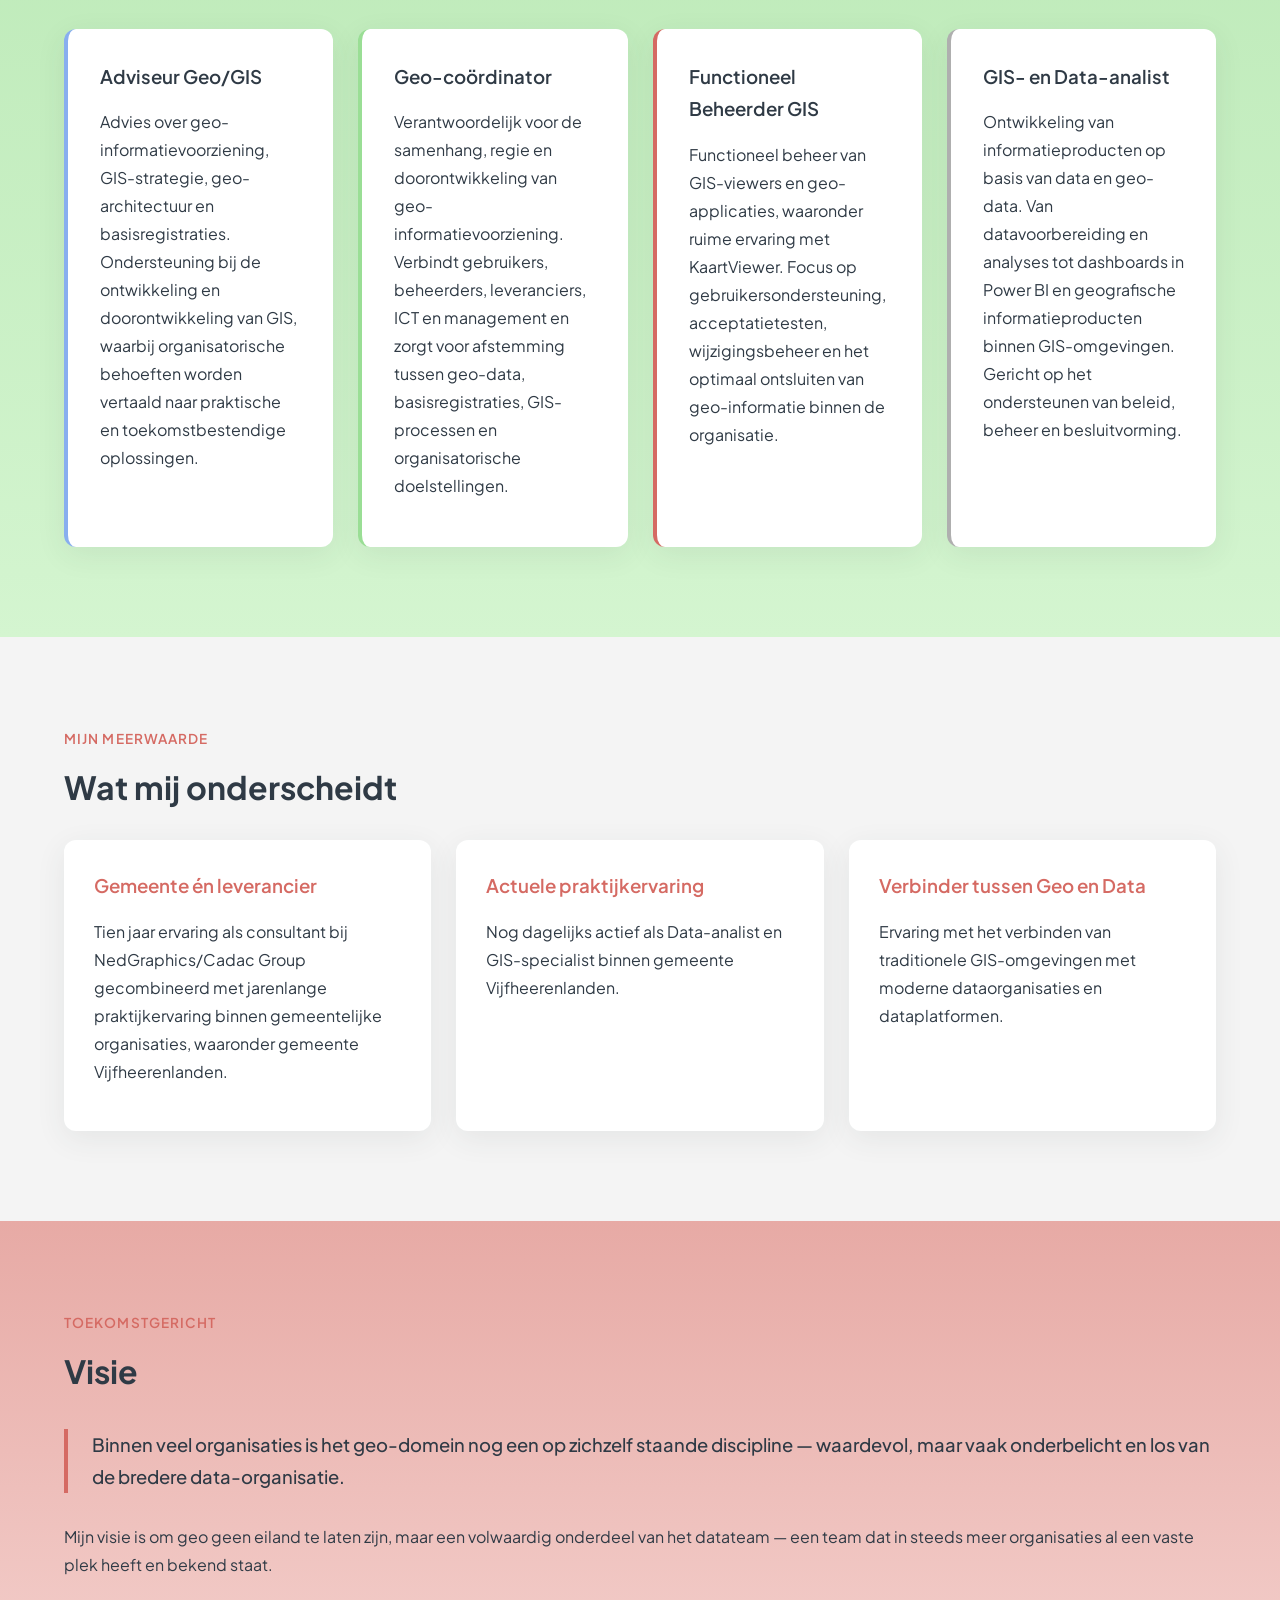
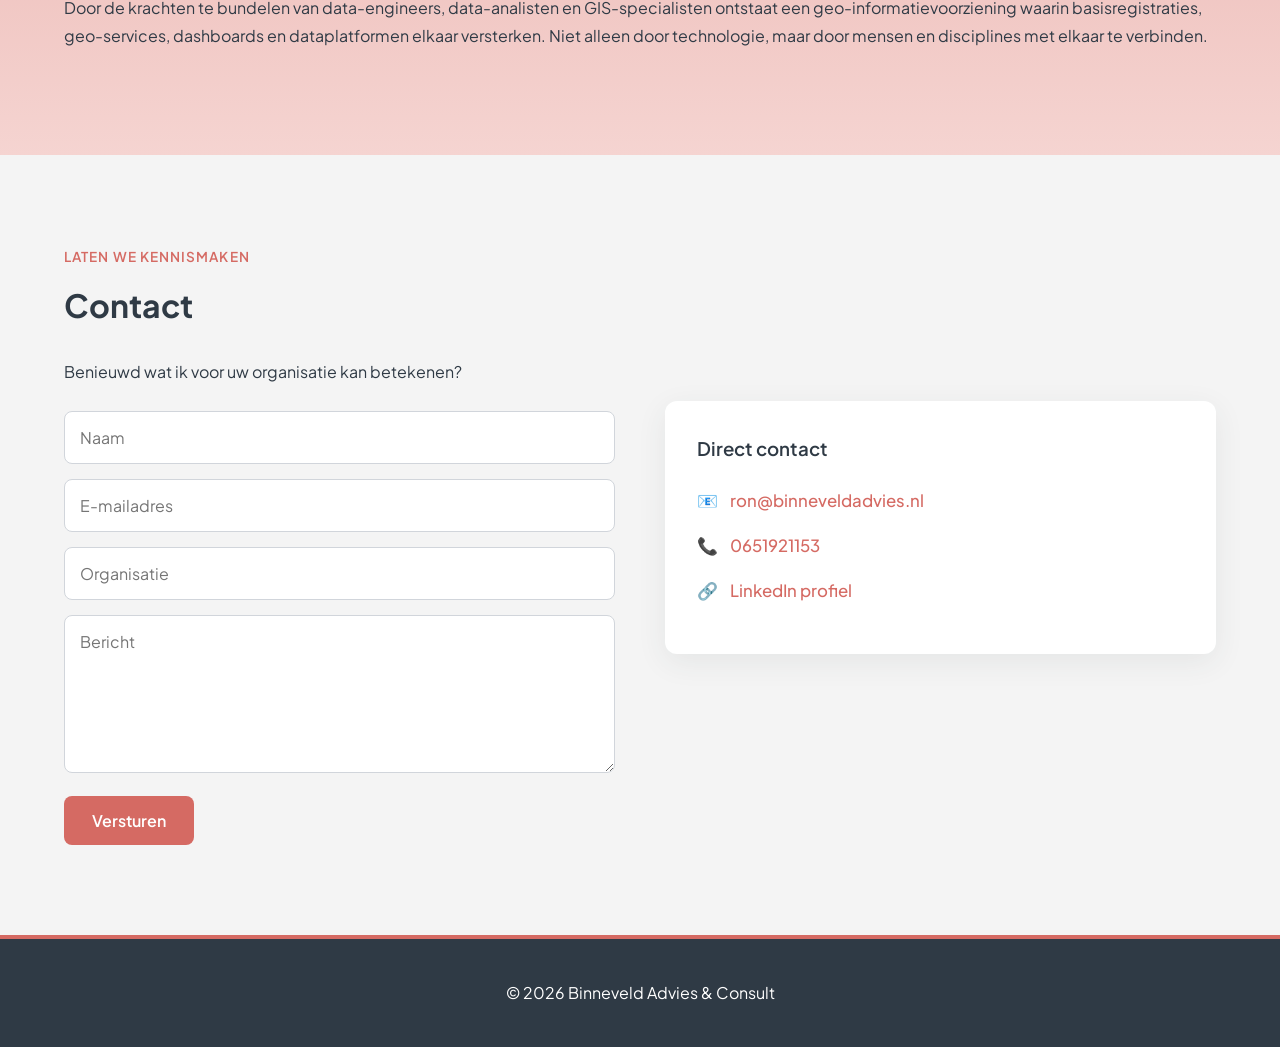
==== commit c6463304: "Kleine tekstuele aanpassing (data-engineers)" ====
--- a/index.html
+++ b/index.html
@@ -653,7 +653,7 @@
         </p>
 
         <p>
-            Door de krachten te bundelen van data engineers, data-analisten en
+            Door de krachten te bundelen van data-engineers, data-analisten en
             GIS-specialisten ontstaat een geo-informatievoorziening waarin
             basisregistraties, geo-services, dashboards en dataplatformen
             elkaar versterken. Niet alleen door technologie, maar door mensen
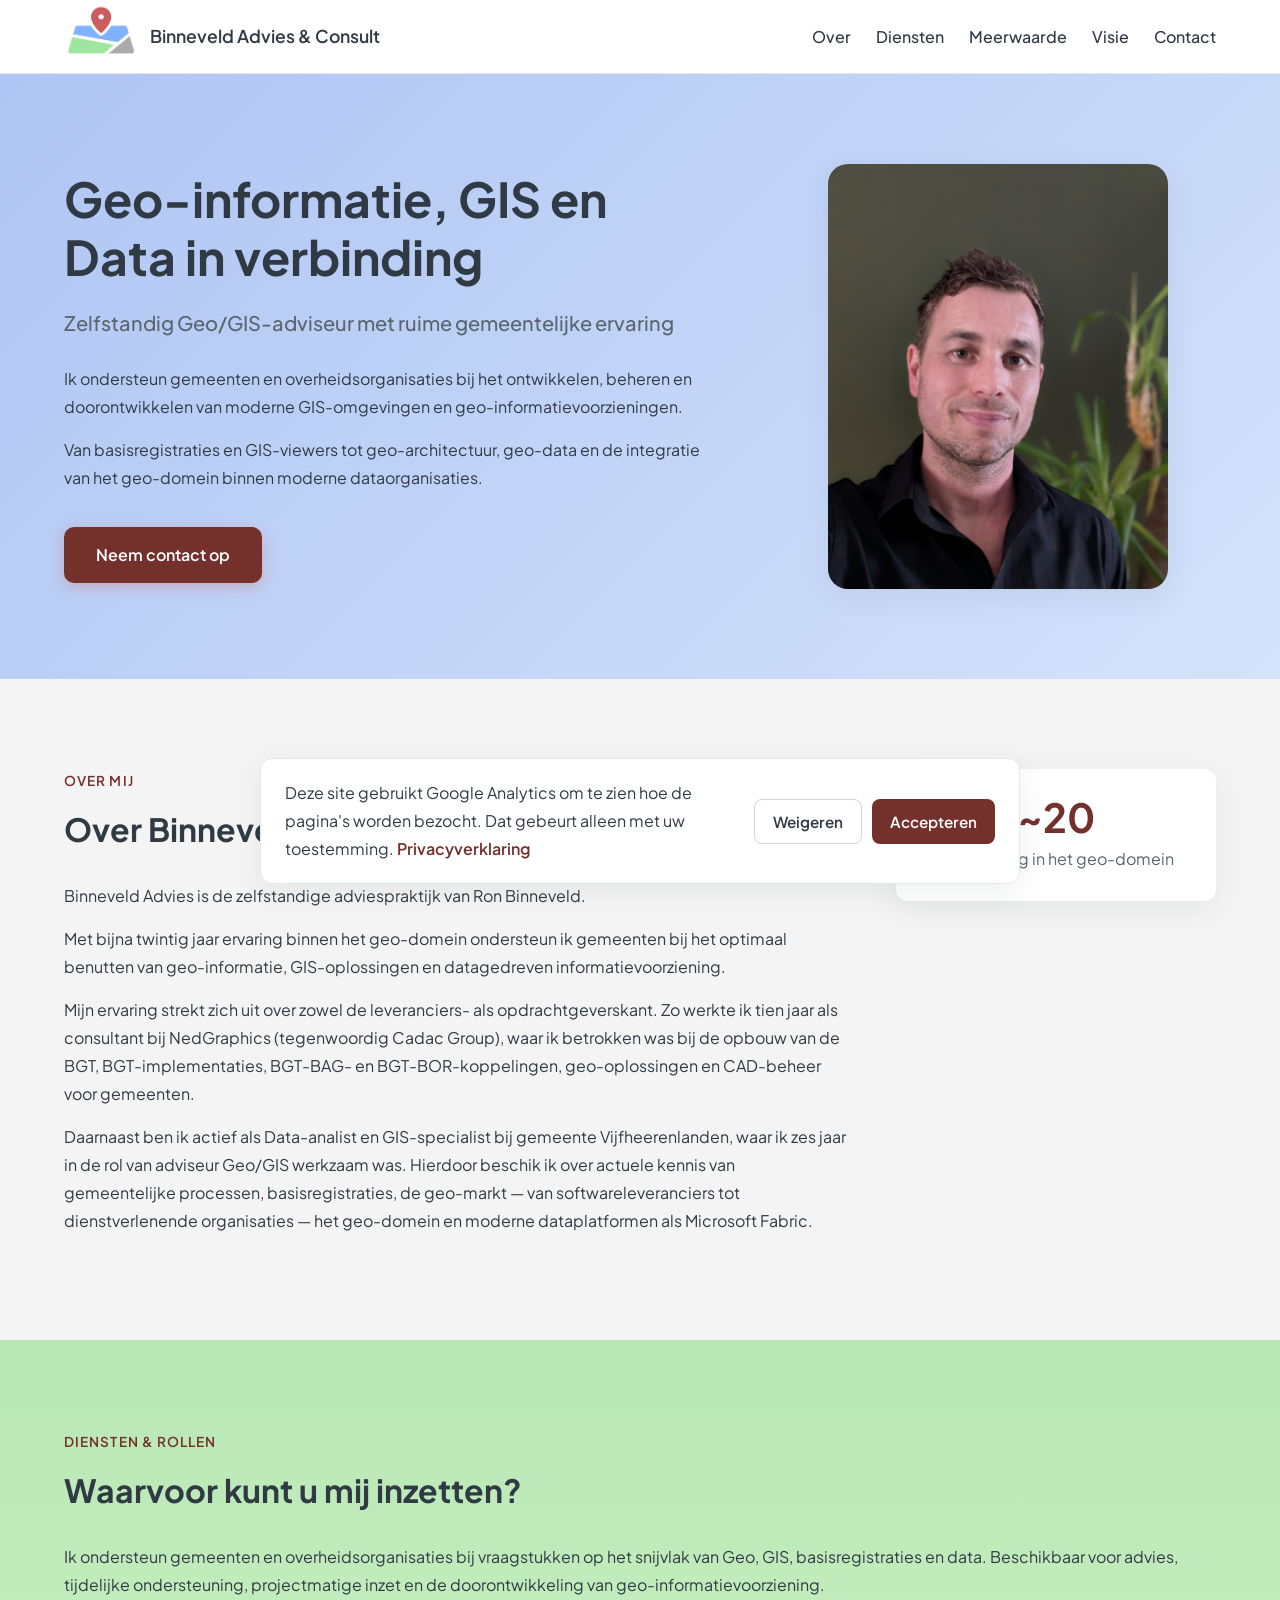
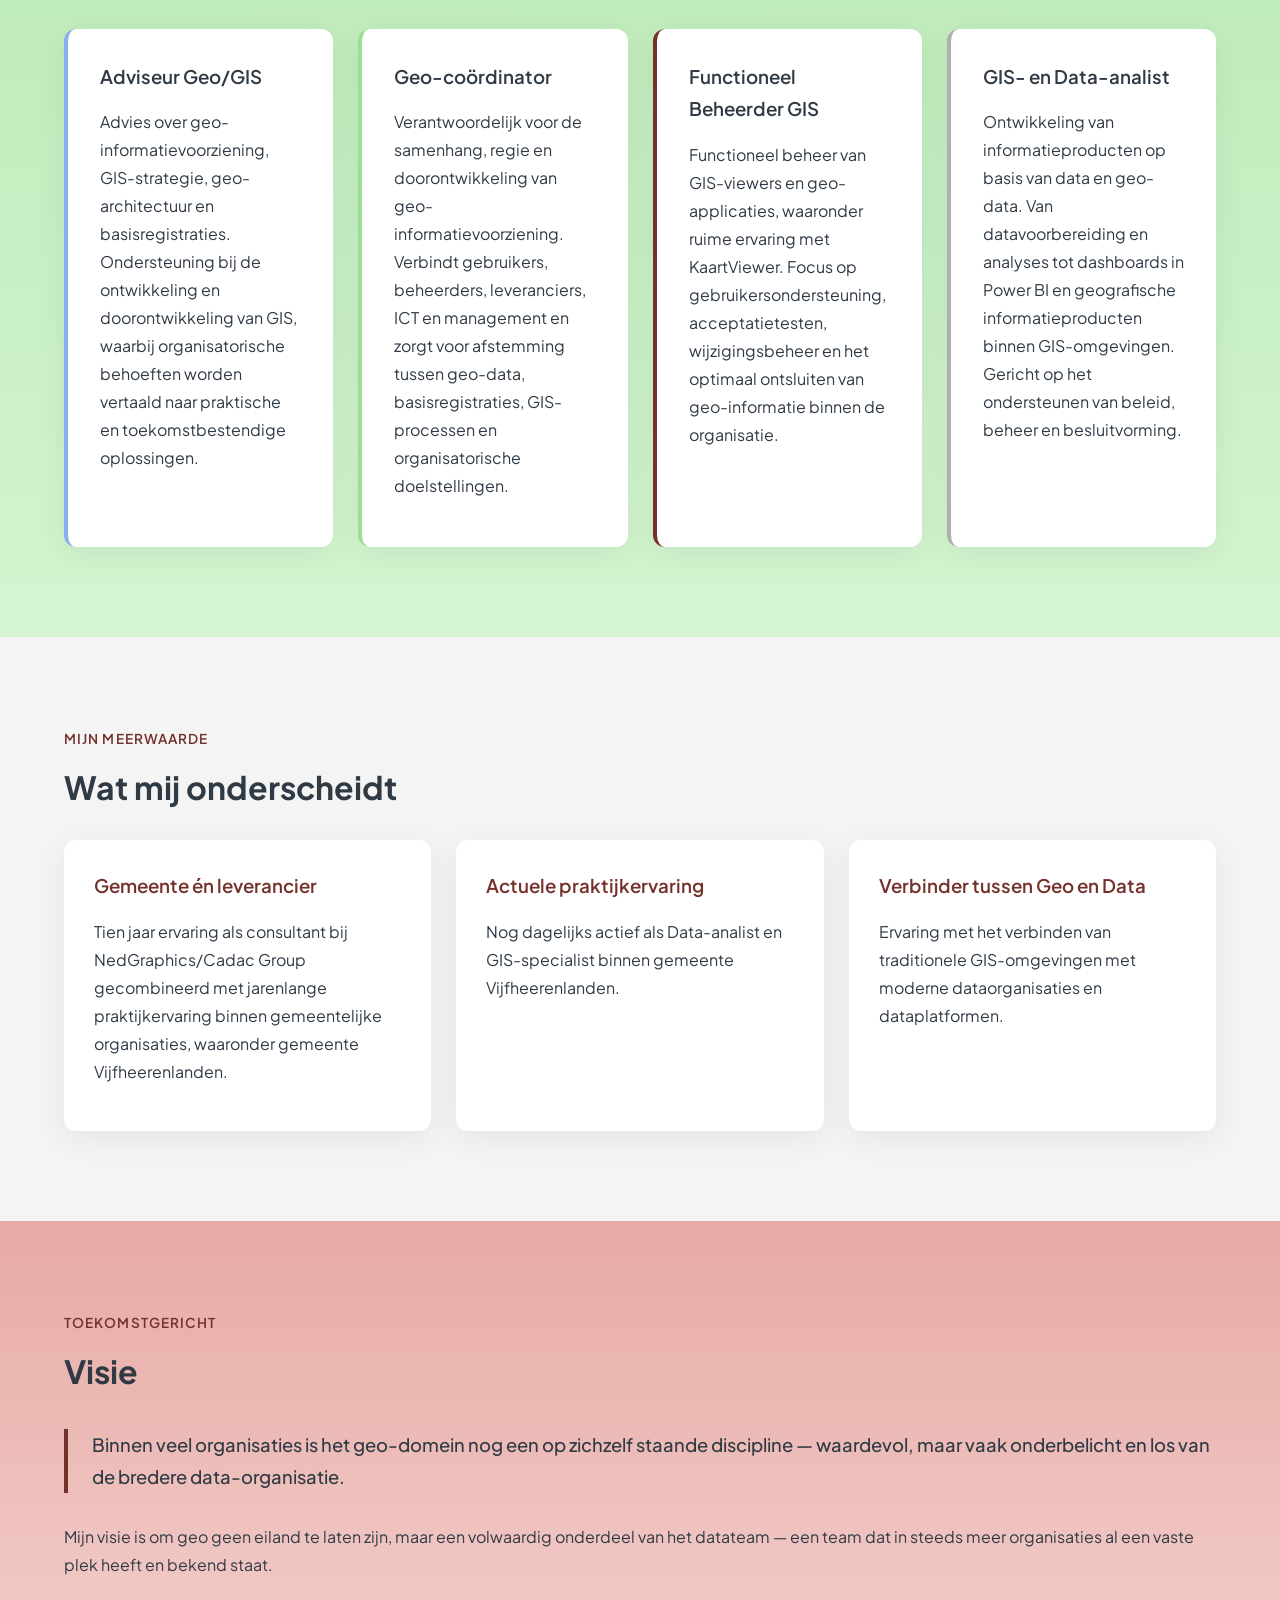
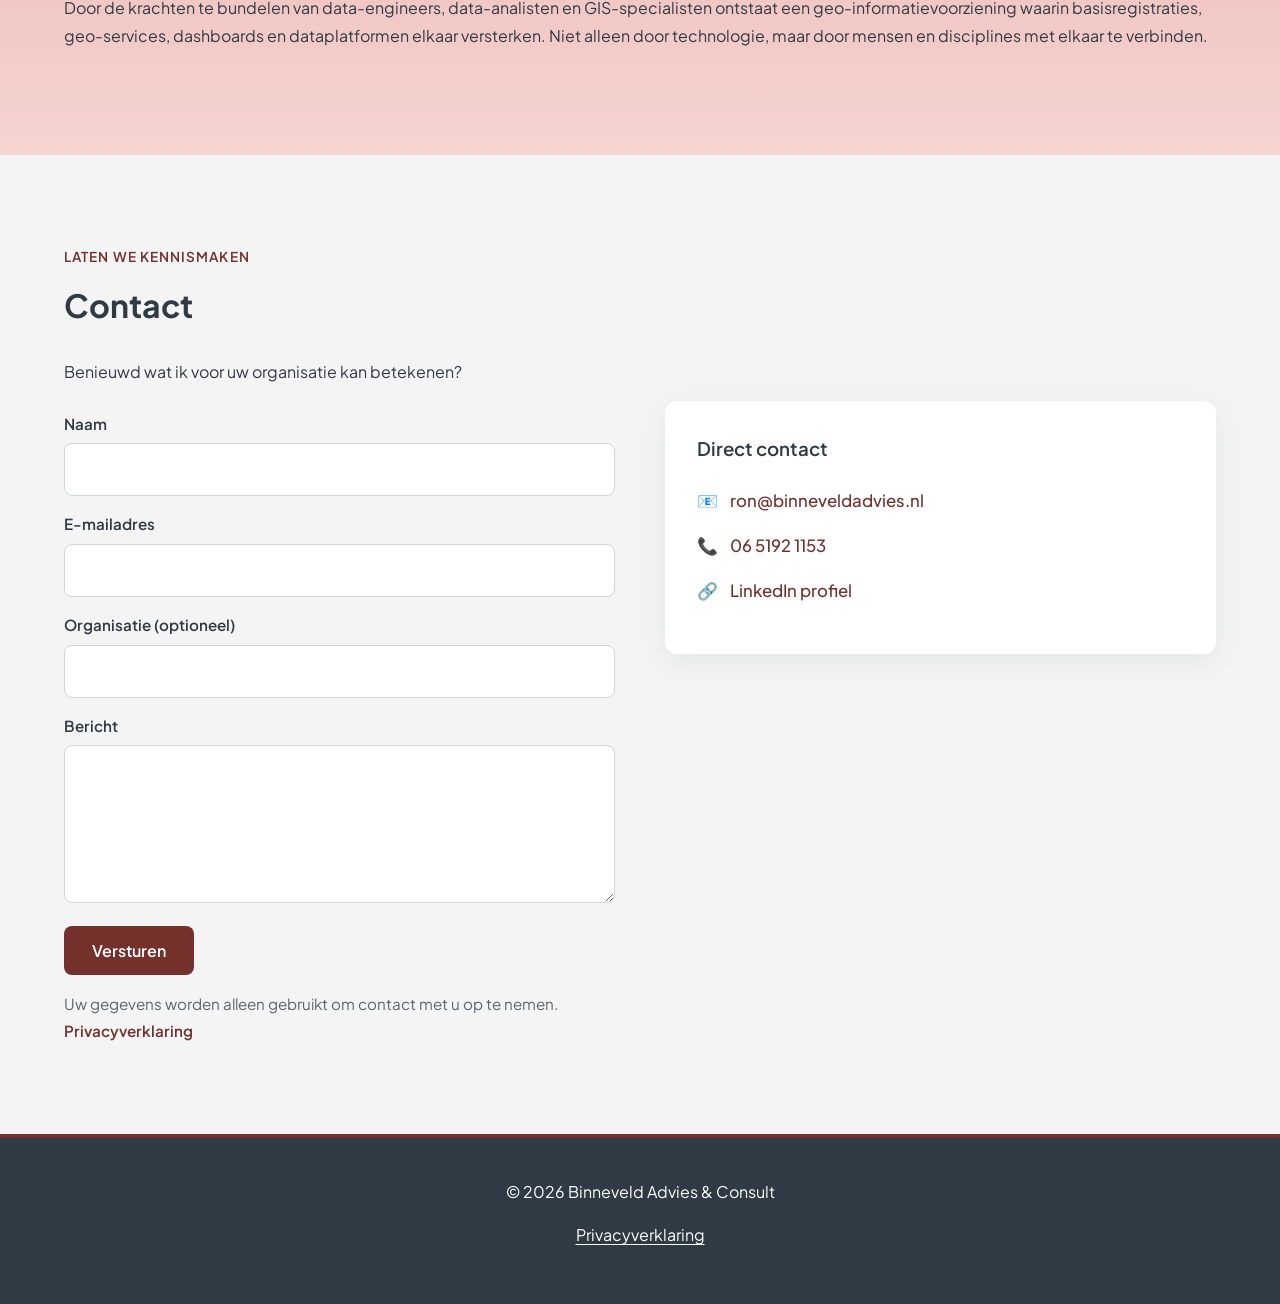
==== commit 50c96127: "Stop the contact form from landing on a missing page, and only measure visits after consent. Co-auth" ====
--- a/index.html
+++ b/index.html
@@ -1,5 +1,6 @@
 <!DOCTYPE html>
 <html lang="nl">
+
 <head>
     <meta charset="UTF-8">
     <meta name="viewport" content="width=device-width, initial-scale=1.0">
@@ -9,437 +10,24 @@
     <link rel="preconnect" href="https://fonts.googleapis.com">
     <link rel="preconnect" href="https://fonts.gstatic.com" crossorigin>
     <link href="https://fonts.googleapis.com/css2?family=Plus+Jakarta+Sans:wght@400;500;600;700&display=swap" rel="stylesheet">
-
-    <style>
-        :root {
-            --blue: #afc5f3;
-            --green: #b9e8b4;
-            --red: #e7aaa5;
-            --grey: #d8d8d8;
-
-            --blue-accent: #88AEEF;
-            --green-accent: #9ADE95;
-            --red-accent: #D56A63;
-            --grey-accent: #AFAFAF;
-
-            --text: #2F3A45;
-            --text-muted: #5a6570;
-            --footer: #2F3A45;
-            --white: #ffffff;
-
-            --radius: 12px;
-            --shadow: 0 8px 30px rgba(47, 58, 69, 0.08);
-        }
-
-        * {
-            margin: 0;
-            padding: 0;
-            box-sizing: border-box;
-        }
-
-        html {
-            scroll-behavior: smooth;
-        }
-
-        body {
-            font-family: "Plus Jakarta Sans", "Segoe UI", Arial, sans-serif;
-            color: var(--text);
-            line-height: 1.75;
-            background: white;
-        }
-
-        .container {
-            width: 90%;
-            max-width: 1200px;
-            margin: auto;
-        }
-
-        section,
-        header {
-            padding: 90px 0;
-        }
-
-        h1 {
-            font-size: clamp(2rem, 5vw, 3rem);
-            line-height: 1.2;
-            margin-bottom: 20px;
-            font-weight: 700;
-        }
-
-        h2 {
-            font-size: clamp(1.6rem, 3vw, 2rem);
-            margin-bottom: 25px;
-            font-weight: 700;
-        }
-
-        h3 {
-            margin-bottom: 15px;
-            font-weight: 600;
-        }
-
-        p {
-            margin-bottom: 15px;
-        }
-
-        a {
-            text-decoration: none;
-        }
-
-        .section-label {
-            font-size: 0.85rem;
-            font-weight: 600;
-            text-transform: uppercase;
-            letter-spacing: 0.08em;
-            color: var(--red-accent);
-            margin-bottom: 8px;
-        }
-
-        nav {
-            position: sticky;
-            top: 0;
-            z-index: 1000;
-            background: rgba(255, 255, 255, 0.95);
-            backdrop-filter: blur(8px);
-            border-bottom: 1px solid #e5e7eb;
-        }
-
-        .nav-wrapper {
-            display: flex;
-            justify-content: space-between;
-            align-items: center;
-            padding: 15px 0;
-        }
-
-		.logo {
-			display: flex;
-			align-items: center;
-			gap: 12px;
-		}
-
-		.logo img {
-			height: 55px;
-			width: auto;
-			margin-top: -12px;
-		}
-
-		.logo span {
-			font-size: 1.1rem;
-			font-weight: 600;
-		}
-
-        .nav-links {
-            display: flex;
-            gap: 25px;
-        }
-
-        .nav-links a {
-            color: var(--text);
-            font-weight: 500;
-            transition: color 0.2s;
-        }
-
-        .nav-links a:hover {
-            color: var(--red-accent);
-        }
-
-        .menu-toggle {
-            display: none;
-            background: none;
-            border: none;
-            font-size: 1.5rem;
-            cursor: pointer;
-            color: var(--text);
-            padding: 4px 8px;
-        }
-
-        header {
-            background: linear-gradient(135deg, var(--blue) 0%, #d4e2fb 100%);
-        }
-
-        .hero {
-            display: grid;
-            grid-template-columns: 1.2fr 0.8fr;
-            gap: 60px;
-            align-items: center;
-        }
-
-        .subtitle {
-            font-size: 1.25rem;
-            margin-bottom: 25px;
-            color: var(--text-muted);
-            font-weight: 500;
-        }
-
-        .hero-photo {
-            display: flex;
-            justify-content: center;
-        }
-
-        .hero-photo img {
-            width: 100%;
-            max-width: 340px;
-            border-radius: 20px;
-            box-shadow: var(--shadow);
-            object-fit: cover;
-            aspect-ratio: 4/5;
-        }
-
-        .btn {
-            display: inline-block;
-            background: var(--red-accent);
-            color: white;
-            padding: 14px 32px;
-            border-radius: 10px;
-            font-weight: 600;
-            margin-top: 20px;
-            transition: transform 0.2s, box-shadow 0.2s;
-            box-shadow: 0 4px 14px rgba(213, 106, 99, 0.35);
-        }
-
-        .btn:hover {
-            transform: translateY(-2px);
-            box-shadow: 0 6px 20px rgba(213, 106, 99, 0.45);
-        }
-
-        .bg-grey {
-            background: #f4f4f4;
-        }
-
-        .bg-green {
-            background: linear-gradient(180deg, var(--green) 0%, #d4f5d0 100%);
-        }
-
-        .bg-red {
-            background: linear-gradient(180deg, var(--red) 0%, #f5d4d1 100%);
-        }
-
-        .about-grid {
-            display: grid;
-            grid-template-columns: 1fr 320px;
-            gap: 50px;
-            align-items: start;
-        }
-
-        .about-highlight {
-            background: white;
-            padding: 28px;
-            border-radius: var(--radius);
-            box-shadow: var(--shadow);
-            text-align: center;
-        }
-
-        .about-highlight .stat {
-            font-size: 2.5rem;
-            font-weight: 700;
-            color: var(--red-accent);
-            line-height: 1;
-            margin-bottom: 8px;
-        }
-
-        .about-highlight p {
-            margin-bottom: 0;
-            color: var(--text-muted);
-        }
-
-        .cards {
-            display: grid;
-            grid-template-columns: repeat(auto-fit, minmax(260px, 1fr));
-            gap: 25px;
-            margin-top: 30px;
-        }
-
-		.card {
-			background: white;
-			padding: 32px;
-			border-radius: var(--radius);
-			box-shadow: var(--shadow);
-			border-left: 4px solid var(--blue-accent);
-		}
-
-        .card-green {
-            border-left-color: var(--green-accent);
-        }
-
-        .card-red {
-            border-left-color: var(--red-accent);
-        }
-
-        .card-grey {
-            border-left-color: var(--grey-accent);
-        }
-
-        .usp-grid {
-            display: grid;
-            grid-template-columns: repeat(auto-fit, minmax(280px, 1fr));
-            gap: 25px;
-        }
-
-        .usp {
-            background: white;
-            border-radius: var(--radius);
-            padding: 30px;
-            box-shadow: var(--shadow);
-            transition: transform 0.25s ease;
-        }
-
-        .usp h3 {
-            color: var(--red-accent);
-        }
-
-        .visie-quote {
-            font-size: 1.15rem;
-            font-weight: 500;
-            border-left: 4px solid var(--red-accent);
-            padding-left: 24px;
-            margin: 30px 0;
-        }
-
-        .contact-grid {
-            display: grid;
-            grid-template-columns: 1fr 1fr;
-            gap: 50px;
-            align-items: start;
-        }
-
-        form {
-            margin-top: 10px;
-        }
-
-        input,
-        textarea {
-            width: 100%;
-            padding: 15px;
-            margin-bottom: 15px;
-            border: 1px solid #d1d5db;
-            border-radius: 8px;
-            font-size: 1rem;
-            font-family: inherit;
-            transition: border-color 0.2s, box-shadow 0.2s;
-        }
-
-        input:focus,
-        textarea:focus {
-            outline: none;
-            border-color: var(--blue-accent);
-            box-shadow: 0 0 0 3px rgba(136, 174, 239, 0.25);
-        }
-
-        button[type="submit"] {
-            background: var(--red-accent);
-            color: white;
-            border: none;
-            border-radius: 8px;
-            padding: 14px 28px;
-            cursor: pointer;
-            font-size: 1rem;
-            font-weight: 600;
-            font-family: inherit;
-            transition: transform 0.2s, opacity 0.2s;
-        }
-
-        button[type="submit"]:hover {
-            transform: translateY(-2px);
-            opacity: 0.95;
-        }
-
-        .contact-details {
-            background: white;
-            padding: 32px;
-            border-radius: var(--radius);
-            box-shadow: var(--shadow);
-        }
-
-        .contact-details h3 {
-            margin-bottom: 20px;
-        }
-
-        .contact-item {
-            display: flex;
-            align-items: center;
-            gap: 12px;
-            margin-bottom: 16px;
-            font-size: 1.05rem;
-        }
-
-        .contact-item a {
-            color: var(--red-accent);
-            font-weight: 500;
-        }
-
-        .contact-item a:hover {
-            text-decoration: underline;
-        }
-
-        footer {
-            background: var(--footer);
-            color: white;
-            text-align: center;
-            padding: 40px;
-            border-top: 4px solid var(--red-accent);
-        }
-
-        @media (max-width: 900px) {
-            section,
-            header {
-                padding: 60px 0;
-            }
-
-            .hero,
-            .about-grid,
-            .contact-grid {
-                grid-template-columns: 1fr;
-            }
-
-            .hero-photo {
-                order: -1;
-            }
-
-            .hero-photo img {
-                max-width: 280px;
-            }
-
-            .nav-links {
-                display: none;
-                position: absolute;
-                top: 100%;
-                left: 0;
-                right: 0;
-                background: white;
-                flex-direction: column;
-                padding: 20px;
-                gap: 16px;
-                border-bottom: 1px solid #e5e7eb;
-                box-shadow: 0 4px 12px rgba(0, 0, 0, 0.08);
-            }
-
-            .nav-links.open {
-                display: flex;
-            }
-
-            .menu-toggle {
-                display: block;
-            }
-
-            nav .container {
-                position: relative;
-            }
-        }
-    </style>
+    <link rel="canonical" href="https://www.binneveldadvies.nl/">
+	<link rel="stylesheet" href="css/style.css">
+
 </head>
 <body>
 
 <nav>
     <div class="container nav-wrapper">
-        <div class="logo">
-            <img src="images/logo.png" alt="Binneveld Advies logo">
+        <a class="logo" href="index.html">
+            <img src="images/logo.png" alt="">
             <span>Binneveld Advies & Consult</span>
-        </div>
-
-        <button class="menu-toggle" aria-label="Menu openen" onclick="document.querySelector('.nav-links').classList.toggle('open')">
+        </a>
+
+        <button class="menu-toggle" type="button" aria-label="Menu openen" aria-expanded="false" aria-controls="navigatie">
             ☰
         </button>
 
-        <div class="nav-links">
+        <div class="nav-links" id="navigatie">
             <a href="#over">Over</a>
             <a href="#diensten">Diensten</a>
             <a href="#onderscheid">Meerwaarde</a>
@@ -672,43 +260,45 @@
         <div class="contact-grid">
 			<form action="https://formspree.io/f/mykrrdwq" method="POST">
 
-				<input
-					type="text"
-					name="naam"
-					placeholder="Naam"
-					required>
-
-				<input
-					type="email"
-					name="email"
-					placeholder="E-mailadres"
-					required>
-
-				<input
-					type="text"
-					name="organisatie"
-					placeholder="Organisatie">
-
-				<textarea
-					name="bericht"
-					rows="6"
-					placeholder="Bericht"
-					required></textarea>
+				<div class="form-field">
+					<label for="naam">Naam</label>
+					<input id="naam" type="text" name="naam" autocomplete="name" required>
+				</div>
+
+				<div class="form-field">
+					<label for="email">E-mailadres</label>
+					<input id="email" type="email" name="email" autocomplete="email" required>
+				</div>
+
+				<div class="form-field">
+					<label for="organisatie">Organisatie (optioneel)</label>
+					<input id="organisatie" type="text" name="organisatie" autocomplete="organization">
+				</div>
+
+				<div class="form-field">
+					<label for="bericht">Bericht</label>
+					<textarea id="bericht" name="bericht" rows="6" required></textarea>
+				</div>
 
 				<input
 					type="hidden"
 					name="_subject"
-					value="Nieuw bericht via binnenveldadvies.nl">
+					value="Nieuw bericht via binneveldadvies.nl">
 
 				<input
 					type="hidden"
 					name="_next"
-					value="https://binneveldadvies.nl/bedankt.html">
+					value="https://www.binneveldadvies.nl/bedankt.html">
 
 				<button type="submit">
 					Versturen
 				</button>
 
+				<p class="form-note">
+					Uw gegevens worden alleen gebruikt om contact met u op te nemen.
+					<a href="privacy.html">Privacyverklaring</a>
+				</p>
+
 			</form>
 
 			<div class="contact-details">
@@ -721,7 +311,7 @@
 
 				<div class="contact-item">
 					<span>📞</span>
-					<a href="tel:+31651921153">0651921153</a>
+					<a href="tel:+31651921153">06 5192 1153</a>
 				</div>
 
 				<div class="contact-item">
@@ -739,8 +329,23 @@
 </section>
 
 <footer>
-    © 2026 Binneveld Advies & Consult
+    <p>© 2026 Binneveld Advies & Consult</p>
+    <p><a href="privacy.html">Privacyverklaring</a></p>
 </footer>
+
+<div class="cookie-banner" id="cookie-banner" hidden>
+    <p>
+        Deze site gebruikt Google Analytics om te zien hoe de pagina's worden bezocht.
+        Dat gebeurt alleen met uw toestemming.
+        <a href="privacy.html">Privacyverklaring</a>
+    </p>
+    <div class="cookie-actions">
+        <button type="button" class="cookie-deny" id="cookie-deny">Weigeren</button>
+        <button type="button" class="cookie-accept" id="cookie-accept">Accepteren</button>
+    </div>
+</div>
+
+<script src="js/main.js"></script>
 
 </body>
 </html>
--- a/css/style.css
+++ b/css/style.css
@@ -0,0 +1,463 @@
+:root {
+    --blue: #afc5f3;
+    --green: #b9e8b4;
+    --red: #e7aaa5;
+    --grey: #d8d8d8;
+    --blue-accent: #88AEEF;
+    --green-accent: #9ADE95;
+    --red-accent: #74302B;
+    --grey-accent: #AFAFAF;
+    --text: #2F3A45;
+    --text-muted: #5a6570;
+    --footer: #2F3A45;
+    --white: #ffffff;
+    --radius: 12px;
+    --shadow: 0 8px 30px rgba(47, 58, 69, 0.08);
+}
+* {
+    margin: 0;
+    padding: 0;
+    box-sizing: border-box;
+}
+html {
+    scroll-behavior: smooth;
+}
+body {
+    font-family: "Plus Jakarta Sans", "Segoe UI", Arial, sans-serif;
+    color: var(--text);
+    line-height: 1.75;
+    background: white;
+    min-height: 100vh;
+    display: flex;
+    flex-direction: column;
+}
+.container {
+    width: 90%;
+    max-width: 1200px;
+    margin: auto;
+}
+	section,
+	header {
+		padding: 90px 0;
+	}
+	h1 {
+		font-size: clamp(2rem, 5vw, 3rem);
+		line-height: 1.2;
+		margin-bottom: 20px;
+		font-weight: 700;
+	}
+	h2 {
+		font-size: clamp(1.6rem, 3vw, 2rem);
+		margin-bottom: 25px;
+		font-weight: 700;
+	}
+	h3 {
+		margin-bottom: 15px;
+		font-weight: 600;
+	}
+	p {
+		margin-bottom: 15px;
+	}
+	a {
+		text-decoration: none;
+	}
+	.section-label {
+		font-size: 0.85rem;
+		font-weight: 600;
+		text-transform: uppercase;
+		letter-spacing: 0.08em;
+		color: var(--red-accent);
+		margin-bottom: 8px;
+	}
+	nav {
+		position: sticky;
+		top: 0;
+		z-index: 1000;
+		background: rgba(255, 255, 255, 0.95);
+		backdrop-filter: blur(8px);
+		border-bottom: 1px solid #e5e7eb;
+	}
+	.nav-wrapper {
+		display: flex;
+		justify-content: space-between;
+		align-items: center;
+		padding: 15px 0;
+	}
+	.logo {
+		display: flex;
+		align-items: center;
+		gap: 12px;
+		color: var(--text);
+	}
+	.logo img {
+		height: 55px;
+		width: auto;
+		margin-top: -12px;
+	}
+	.logo span {
+		font-size: 1.1rem;
+		font-weight: 600;
+	}
+	.nav-links {
+		display: flex;
+		gap: 25px;
+	}
+	.nav-links a {
+		color: var(--text);
+		font-weight: 500;
+		transition: color 0.2s;
+	}
+	.nav-links a:hover {
+		color: var(--red-accent);
+	}
+	.menu-toggle {
+		display: none;
+		background: none;
+		border: none;
+		font-size: 1.5rem;
+		cursor: pointer;
+		color: var(--text);
+		padding: 4px 8px;
+	}
+	header {
+		background: linear-gradient(135deg, var(--blue) 0%, #d4e2fb 100%);
+	}
+	.hero {
+		display: grid;
+		grid-template-columns: 1.2fr 0.8fr;
+		gap: 60px;
+		align-items: center;
+	}
+	.subtitle {
+		font-size: 1.25rem;
+		margin-bottom: 25px;
+		color: var(--text-muted);
+		font-weight: 500;
+	}
+	.hero-photo {
+		display: flex;
+		justify-content: center;
+	}
+	.hero-photo img {
+		width: 100%;
+		max-width: 340px;
+		border-radius: 20px;
+		box-shadow: var(--shadow);
+		object-fit: cover;
+		aspect-ratio: 4/5;
+	}
+	.btn {
+		display: inline-block;
+		background: var(--red-accent);
+		color: white;
+		padding: 14px 32px;
+		border-radius: 10px;
+		font-weight: 600;
+		margin-top: 20px;
+		transition: transform 0.2s, box-shadow 0.2s;
+		box-shadow: 0 4px 14px rgba(213, 106, 99, 0.35);
+	}
+	.btn:hover {
+		transform: translateY(-2px);
+		box-shadow: 0 6px 20px rgba(213, 106, 99, 0.45);
+	}
+	.bg-grey {
+		background: #f4f4f4;
+	}
+	.bg-green {
+		background: linear-gradient(180deg, var(--green) 0%, #d4f5d0 100%);
+	}
+	.bg-red {
+		background: linear-gradient(180deg, var(--red) 0%, #f5d4d1 100%);
+	}
+	.about-grid {
+		display: grid;
+		grid-template-columns: 1fr 320px;
+		gap: 50px;
+		align-items: start;
+	}
+	.about-highlight {
+		background: white;
+		padding: 28px;
+		border-radius: var(--radius);
+		box-shadow: var(--shadow);
+		text-align: center;
+	}
+	.about-highlight .stat {
+		font-size: 2.5rem;
+		font-weight: 700;
+		color: var(--red-accent);
+		line-height: 1;
+		margin-bottom: 8px;
+	}
+	.about-highlight p {
+		margin-bottom: 0;
+		color: var(--text-muted);
+	}
+	.cards {
+		display: grid;
+		grid-template-columns: repeat(auto-fit, minmax(260px, 1fr));
+		gap: 25px;
+		margin-top: 30px;
+	}
+	.card {
+		background: white;
+		padding: 32px;
+		border-radius: var(--radius);
+		box-shadow: var(--shadow);
+		border-left: 4px solid var(--blue-accent);
+	}
+	.card-green {
+		border-left-color: var(--green-accent);
+	}
+	.card-red {
+		border-left-color: var(--red-accent);
+	}
+	.card-grey {
+		border-left-color: var(--grey-accent);
+	}
+	.card-blue {
+		border-left-color: var(--blue-accent);
+	}
+	.usp-grid {
+		display: grid;
+		grid-template-columns: repeat(auto-fit, minmax(280px, 1fr));
+		gap: 25px;
+	}
+	.usp {
+		background: white;
+		border-radius: var(--radius);
+		padding: 30px;
+		box-shadow: var(--shadow);
+		transition: transform 0.25s ease;
+	}
+	.usp h3 {
+		color: var(--red-accent);
+	}
+	.visie-quote {
+		font-size: 1.15rem;
+		font-weight: 500;
+		border-left: 4px solid var(--red-accent);
+		padding-left: 24px;
+		margin: 30px 0;
+	}
+	.contact-grid {
+		display: grid;
+		grid-template-columns: 1fr 1fr;
+		gap: 50px;
+		align-items: start;
+	}
+	form {
+		margin-top: 10px;
+	}
+	.form-field {
+		margin-bottom: 15px;
+	}
+	.form-field label {
+		display: block;
+		font-weight: 600;
+		font-size: 0.95rem;
+		margin-bottom: 6px;
+	}
+	.form-field input,
+	.form-field textarea {
+		margin-bottom: 0;
+	}
+	.form-note {
+		margin-top: 16px;
+		margin-bottom: 0;
+		font-size: 0.95rem;
+		color: var(--text-muted);
+	}
+	.form-note a,
+	.prose a:not(.btn),
+	.cookie-banner a {
+		color: var(--red-accent);
+		font-weight: 600;
+	}
+	.form-note a:hover,
+	.prose a:not(.btn):hover,
+	.cookie-banner a:hover {
+		text-decoration: underline;
+	}
+	input,
+	textarea {
+		width: 100%;
+		padding: 15px;
+		margin-bottom: 15px;
+		border: 1px solid #d1d5db;
+		border-radius: 8px;
+		font-size: 1rem;
+		font-family: inherit;
+		transition: border-color 0.2s, box-shadow 0.2s;
+	}
+	input:focus,
+	textarea:focus {
+		outline: none;
+		border-color: var(--blue-accent);
+		box-shadow: 0 0 0 3px rgba(136, 174, 239, 0.25);
+	}
+	button[type="submit"] {
+		background: var(--red-accent);
+		color: white;
+		border: none;
+		border-radius: 8px;
+		padding: 14px 28px;
+		cursor: pointer;
+		font-size: 1rem;
+		font-weight: 600;
+		font-family: inherit;
+		transition: transform 0.2s, opacity 0.2s;
+	}
+	button[type="submit"]:hover {
+		transform: translateY(-2px);
+		opacity: 0.95;
+	}
+	.contact-details {
+		background: white;
+		padding: 32px;
+		border-radius: var(--radius);
+		box-shadow: var(--shadow);
+	}
+	.contact-details h3 {
+		margin-bottom: 20px;
+	}
+	.contact-item {
+		display: flex;
+		align-items: center;
+		gap: 12px;
+		margin-bottom: 16px;
+		font-size: 1.05rem;
+	}
+	.contact-item a {
+		color: var(--red-accent);
+		font-weight: 500;
+	}
+	.contact-item a:hover {
+		text-decoration: underline;
+	}
+	footer {
+		background: var(--footer);
+		color: white;
+		text-align: center;
+		padding: 40px;
+		border-top: 4px solid var(--red-accent);
+		margin-top: auto;
+	}
+	footer p + p {
+		margin-top: 8px;
+	}
+	footer a {
+		color: white;
+		text-decoration: underline;
+		text-underline-offset: 3px;
+	}
+	a:focus-visible,
+	button:focus-visible {
+		outline: 2px solid var(--text);
+		outline-offset: 3px;
+	}
+	.page {
+		padding: 72px 0 100px;
+	}
+	.prose {
+		max-width: 720px;
+	}
+	.prose h2 {
+		margin-top: 36px;
+	}
+	.cookie-banner {
+		position: fixed;
+		left: 16px;
+		right: 16px;
+		bottom: 16px;
+		z-index: 1100;
+		max-width: 760px;
+		margin: 0 auto;
+		display: flex;
+		gap: 20px;
+		align-items: center;
+		justify-content: space-between;
+		background: white;
+		color: var(--text);
+		padding: 20px 24px;
+		border-radius: var(--radius);
+		box-shadow: var(--shadow);
+		border: 1px solid #e5e7eb;
+	}
+	.cookie-banner[hidden] {
+		display: none;
+	}
+	.cookie-banner p {
+		margin: 0;
+	}
+	.cookie-actions {
+		display: flex;
+		gap: 10px;
+		flex-shrink: 0;
+	}
+	.cookie-accept,
+	.cookie-deny {
+		border-radius: 8px;
+		padding: 12px 18px;
+		cursor: pointer;
+		font-size: 0.95rem;
+		font-weight: 600;
+		font-family: inherit;
+	}
+	.cookie-accept {
+		background: var(--red-accent);
+		color: white;
+		border: none;
+	}
+	.cookie-deny {
+		background: white;
+		color: var(--text);
+		border: 1px solid #d1d5db;
+	}
+	@media (max-width: 900px) {
+		section,
+		header {
+			padding: 60px 0;
+		}
+		.hero,
+		.about-grid,
+		.contact-grid {
+			grid-template-columns: 1fr;
+		}
+		.hero-photo {
+			order: -1;
+		}
+		.hero-photo img {
+			max-width: 280px;
+		}
+		.nav-links {
+			display: none;
+			position: absolute;
+			top: 100%;
+			left: 0;
+			right: 0;
+			background: white;
+			flex-direction: column;
+			padding: 20px;
+			gap: 16px;
+			border-bottom: 1px solid #e5e7eb;
+			box-shadow: 0 4px 12px rgba(0, 0, 0, 0.08);
+		}
+		.nav-links.open {
+			display: flex;
+		}
+		.menu-toggle {
+			display: block;
+		}
+		nav .container {
+			position: relative;
+		}
+		.cookie-banner {
+			flex-direction: column;
+			align-items: stretch;
+		}
+		.cookie-actions {
+			justify-content: flex-end;
+		}
+	}
